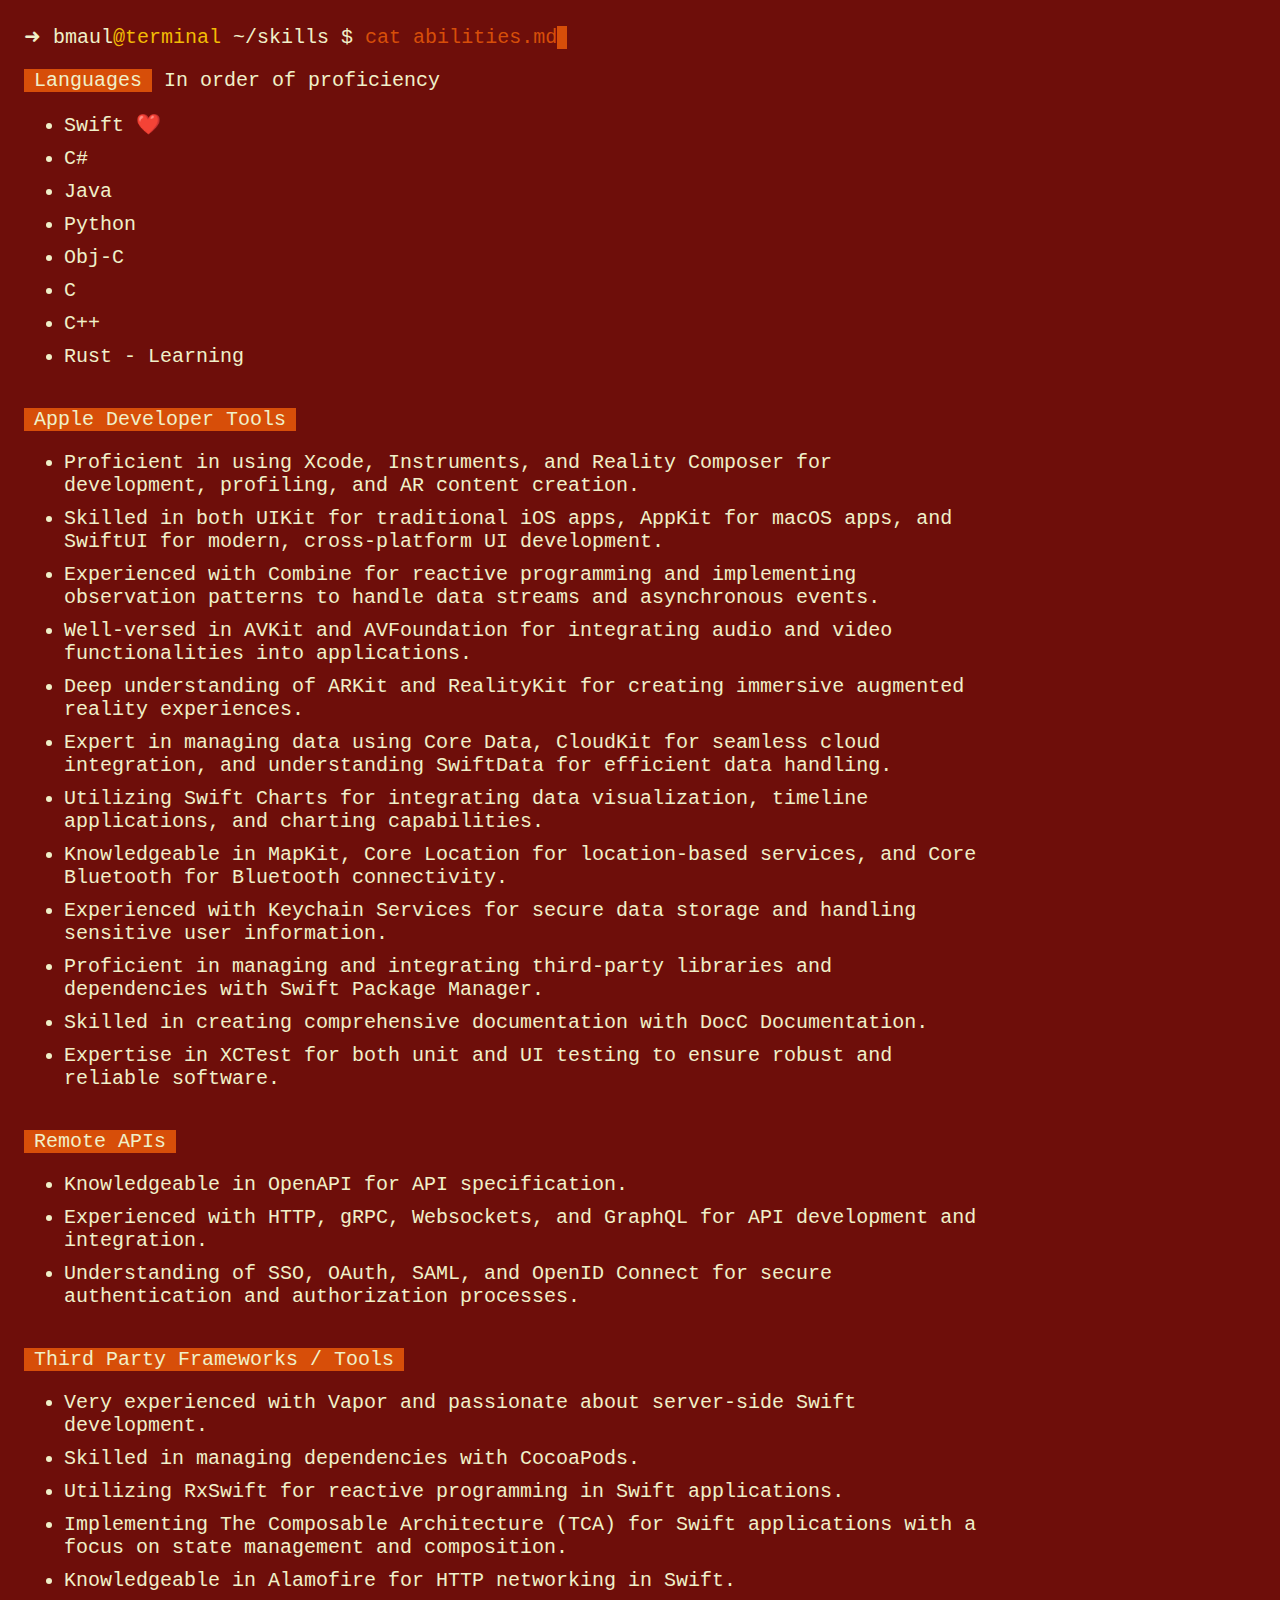
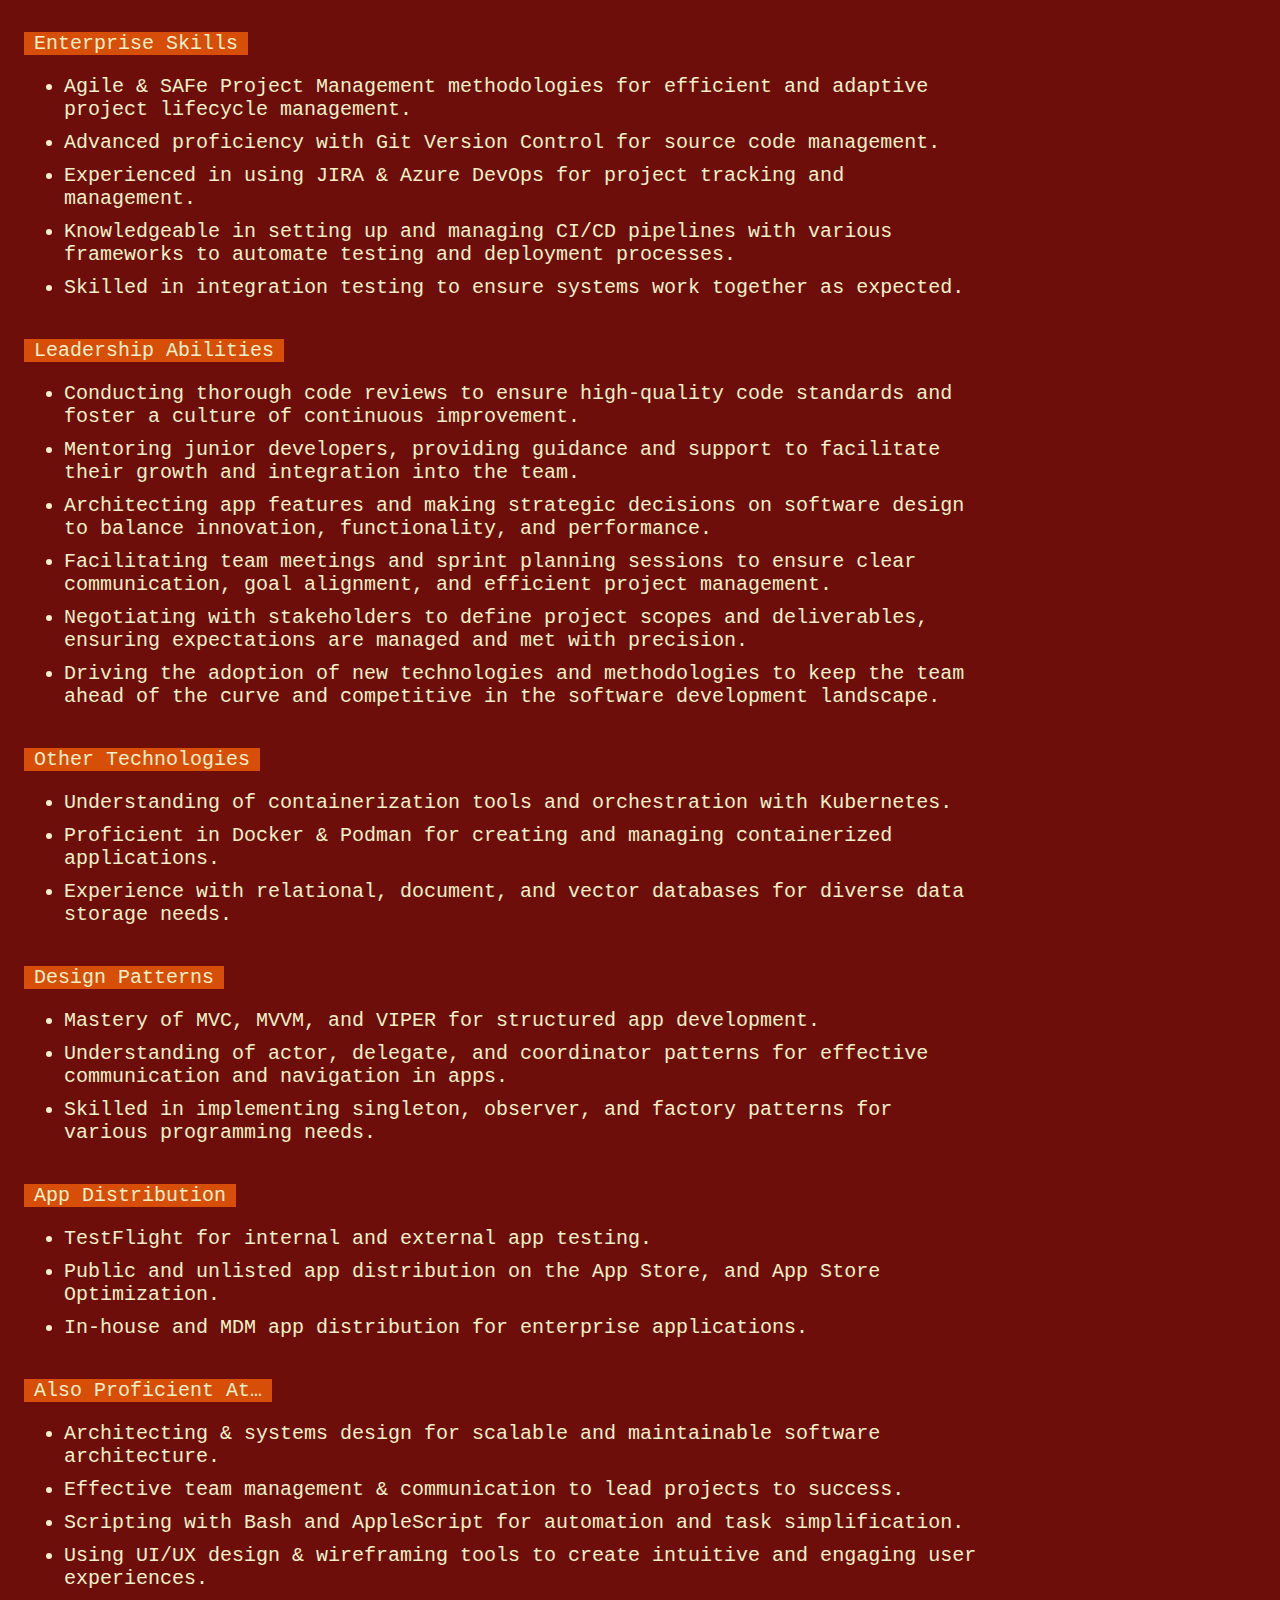
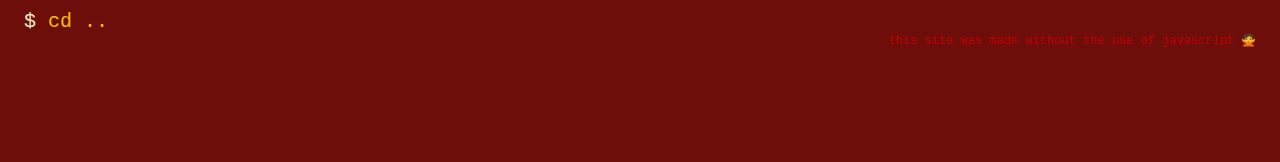
==== skills.html @ f2c8cd73 "Lol forgot about the snek lang" ====
<!DOCTYPE html>
<html lang="en">

<head>
    <meta charset="UTF-8">
    <title>Brandon Maul's Skills</title>
    <link rel="stylesheet" href="./main.css">
</head>

<body>
    <header>
        <span>➜ bmaul<a class="wikipedia" href="https://en.wikipedia.org/wiki/Buffalo_Central_Terminal"
                alt="buffalo central terminal" target="_blank">@terminal</a></span>
        <span>~/skills $</span>
        <div class="cli">cat abilities.md</div>
    </header>

    <div class="output">

        <!-- Languages -->
        <section>
            <h3>Languages</h3>
            In order of proficiency
            <ul>
                <li>Swift ❤️</li>
                <li>C#</li>
                <li>Java</li>
                <li>Python</li>
                <li>Obj-C</li>
                <li>C</li>
                <li>C++</li>
                <li>Rust - Learning</li>
            </ul>
        </section>

        <!-- Apple Developer Tools -->
        <section>
            <h3>Apple Developer Tools</h3>
            <ul>
                <li>Proficient in using Xcode, Instruments, and Reality Composer for development, profiling, and AR content creation.</li>
                <li>Skilled in both UIKit for traditional iOS apps, AppKit for macOS apps, and SwiftUI for modern, cross-platform UI development.</li>
                <li>Experienced with Combine for reactive programming and implementing observation patterns to handle data streams and asynchronous events.</li>
                <li>Well-versed in AVKit and AVFoundation for integrating audio and video functionalities into applications.</li>
                <li>Deep understanding of ARKit and RealityKit for creating immersive augmented reality experiences.</li>
                <li>Expert in managing data using Core Data, CloudKit for seamless cloud integration, and understanding SwiftData for efficient data handling.</li>
                <li>Utilizing Swift Charts for integrating data visualization, timeline applications, and charting capabilities.</li>
                <li>Knowledgeable in MapKit, Core Location for location-based services, and Core Bluetooth for Bluetooth connectivity.</li>
                <li>Experienced with Keychain Services for secure data storage and handling sensitive user information.</li>
                <li>Proficient in managing and integrating third-party libraries and dependencies with Swift Package Manager.</li>
                <li>Skilled in creating comprehensive documentation with DocC Documentation.</li>
                <li>Expertise in XCTest for both unit and UI testing to ensure robust and reliable software.</li>
            </ul>
        </section>

        <!-- Remote APIs -->
        <section>
            <h3>Remote APIs</h3>
            <ul>
                <li>Knowledgeable in OpenAPI for API specification.</li>
                <li>Experienced with HTTP, gRPC, Websockets, and GraphQL for API development and integration.</li>
                <li>Understanding of SSO, OAuth, SAML, and OpenID Connect for secure authentication and authorization processes.</li>
            </ul>
        </section>

        <!-- Third Party Frameworks / Tools -->
        <section>
            <h3>Third Party Frameworks / Tools</h3>
            <ul>
                <li>Very experienced with Vapor and passionate about server-side Swift development.</li>
                <li>Skilled in managing dependencies with CocoaPods.</li>
                <li>Utilizing RxSwift for reactive programming in Swift applications.</li>
                <li>Implementing The Composable Architecture (TCA) for Swift applications with a focus on state management and composition.</li>
                <li>Knowledgeable in Alamofire for HTTP networking in Swift.</li>
            </ul>
        </section>
        
        <!-- Enterprise Skills -->
        <section>
            <h3>Enterprise Skills</h3>
            <ul>
                <li>Agile & SAFe Project Management methodologies for efficient and adaptive project lifecycle management.</li>
                <li>Advanced proficiency with Git Version Control for source code management.</li>
                <li>Experienced in using JIRA & Azure DevOps for project tracking and management.</li>
                <li>Knowledgeable in setting up and managing CI/CD pipelines with various frameworks to automate testing and deployment processes.</li>
                <li>Skilled in integration testing to ensure systems work together as expected.</li>
            </ul>
        </section>

        <!-- Leadership Abilities -->
        <section class="skillset">
            <h3>Leadership Abilities</h3>
            <ul>
                <li>Conducting thorough code reviews to ensure high-quality code standards and foster a culture of continuous improvement.</li>
                <li>Mentoring junior developers, providing guidance and support to facilitate their growth and integration into the team.</li>
                <li>Architecting app features and making strategic decisions on software design to balance innovation, functionality, and performance.</li>
                <li>Facilitating team meetings and sprint planning sessions to ensure clear communication, goal alignment, and efficient project management.</li>
                <li>Negotiating with stakeholders to define project scopes and deliverables, ensuring expectations are managed and met with precision.</li>
                <li>Driving the adoption of new technologies and methodologies to keep the team ahead of the curve and competitive in the software development landscape.</li>
            </ul>
        </section>
        
        <!-- Other Technologies -->
        <section>
            <h3>Other Technologies</h3>
            <ul>
                <li>Understanding of containerization tools and orchestration with Kubernetes.</li>
                <li>Proficient in Docker & Podman for creating and managing containerized applications.</li>
                <li>Experience with relational, document, and vector databases for diverse data storage needs.</li>
            </ul>
        </section>

        <!-- Design Patterns -->
        <section>
            <h3>Design Patterns</h3>
            <ul>
                <li>Mastery of MVC, MVVM, and VIPER for structured app development.</li>
                <li>Understanding of actor, delegate, and coordinator patterns for effective communication and navigation in apps.</li>
                <li>Skilled in implementing singleton, observer, and factory patterns for various programming needs.</li>
            </ul>
        </section>

        <!-- App Distribution -->
        <section>
            <h3>App Distribution</h3>
            <ul>
                <li>TestFlight for internal and external app testing.</li>
                <li>Public and unlisted app distribution on the App Store, and App Store Optimization.</li>
                <li>In-house and MDM app distribution for enterprise applications.</li>
            </ul>
        </section>

        <!-- Also Proficient At… -->
        <section>
            <h3>Also Proficient At…</h3>
            <ul>
                <li>Architecting & systems design for scalable and maintainable software architecture.</li>
                <li>Effective team management & communication to lead projects to success.</li>
                <li>Scripting with Bash and AppleScript for automation and task simplification.</li>
                <li>Using UI/UX design & wireframing tools to create intuitive and engaging user experiences.</li>
            </ul>
        </section>
    </div>

    <div>
        <span>$</span>
        <span>
            <a href="index.html" alt="site root" target="_self">cd ..</a>
        </span>
    </div>

    <footer>
        this site was made without the use of javascript 🙅
    </footer>
</body>

</html>
---- main.css ----
:root {
  --primary-color:#be0000;
  --secondary-color:#F0F0C9;
  --teritary-color:#F2BB05;
  --quarternary-color:#D74E09;
  --quinary-color:#6E0E0A;
}

* {
  background: var(--quinary-color);
  font-family: 'SF Mono Regular', monospace;
  font-weight: 500;
}

li {
  margin: 10px 0;
}

a.photo::after {
  content: "";
  display: block;
  opacity: 0;
  transition: opacity 0.2s ease-in-out;
  position: fixed;
  left: 50%;
  top: 50%;
  width: 640px;
  height: 360px;
  max-width: 90vw;
  max-height: 90vh;
  background-image: url(prodigy.jpeg);
  background-size: cover;
  background-repeat: no-repeat;
  transform: translate(-50%, -50%);
  border-radius: 20px;
  visibility: hidden;
}

a.photo:hover::after {
  opacity: 1;
  visibility: visible;
}

@media (hover: none) and (pointer: coarse) {
  a.photo::after {
    display: none;
  }
}

body {
  min-height: 95vh;
  padding: 1rem;
  display: flex;
  flex-direction: column;
  font-size: 1rem;
  color: var(--secondary-color);
}

h3 {
  display: inline-block;
  font-size: inherit;
  padding: 0 0.5em;
  margin-bottom: 0;
  background-color: var(--quarternary-color);
  color: var(--secondary-color);
}

a {
  color: var(--teritary-color);
  text-decoration: none;
}

footer {
  color: var(--primary-color);
  margin-top: auto;
  font-size: .75rem;
  text-align: right;
}

.wikipedia:hover {
  color: #ffffff
}

.github:hover {
  background: linear-gradient(180deg, #f5f5f5, #6f6f6f); /* Define your gradient here */
  -webkit-background-clip: text;
  background-clip: text;
  color: transparent;
}

.linkedin:hover {
  color: #0077b5
}

.youtube:hover {
  color: #ff0000;
}

.mastodon:hover {
  color: #772ce8;
}

.stack-overflow:hover {
  color: #ff9900;
}

.swift-forums:hover {
  color: #ff5723
}


.output {
  width: 100%;
  max-width: 80ch;
  animation: fade 5s;
}

.cli {
  display: inline-block;
  width: 16ch;
  animation: typing 2s steps(20), blink .5s step-end infinite alternate;
  white-space: nowrap;
  overflow: hidden;
  vertical-align: text-bottom; 
  border-right: 10px solid var(--quarternary-color);
  color: var(--quarternary-color);
}

/* animation */

@keyframes fade {
  0% {
    opacity: 0
  }

  50% {
    opacity: 0;
  }

  100% {
    opacity: 1;
  }
}

@keyframes typing {
  0% {
    width: 0;
  }

  100% {
    width: 1;
  }
}

@keyframes blink {
  50% {
    border-color: transparent;
  }
}

/* dynamic resizing */
@media (min-width:600px) {
  body {
    font-size: 1.25rem;
  }
}
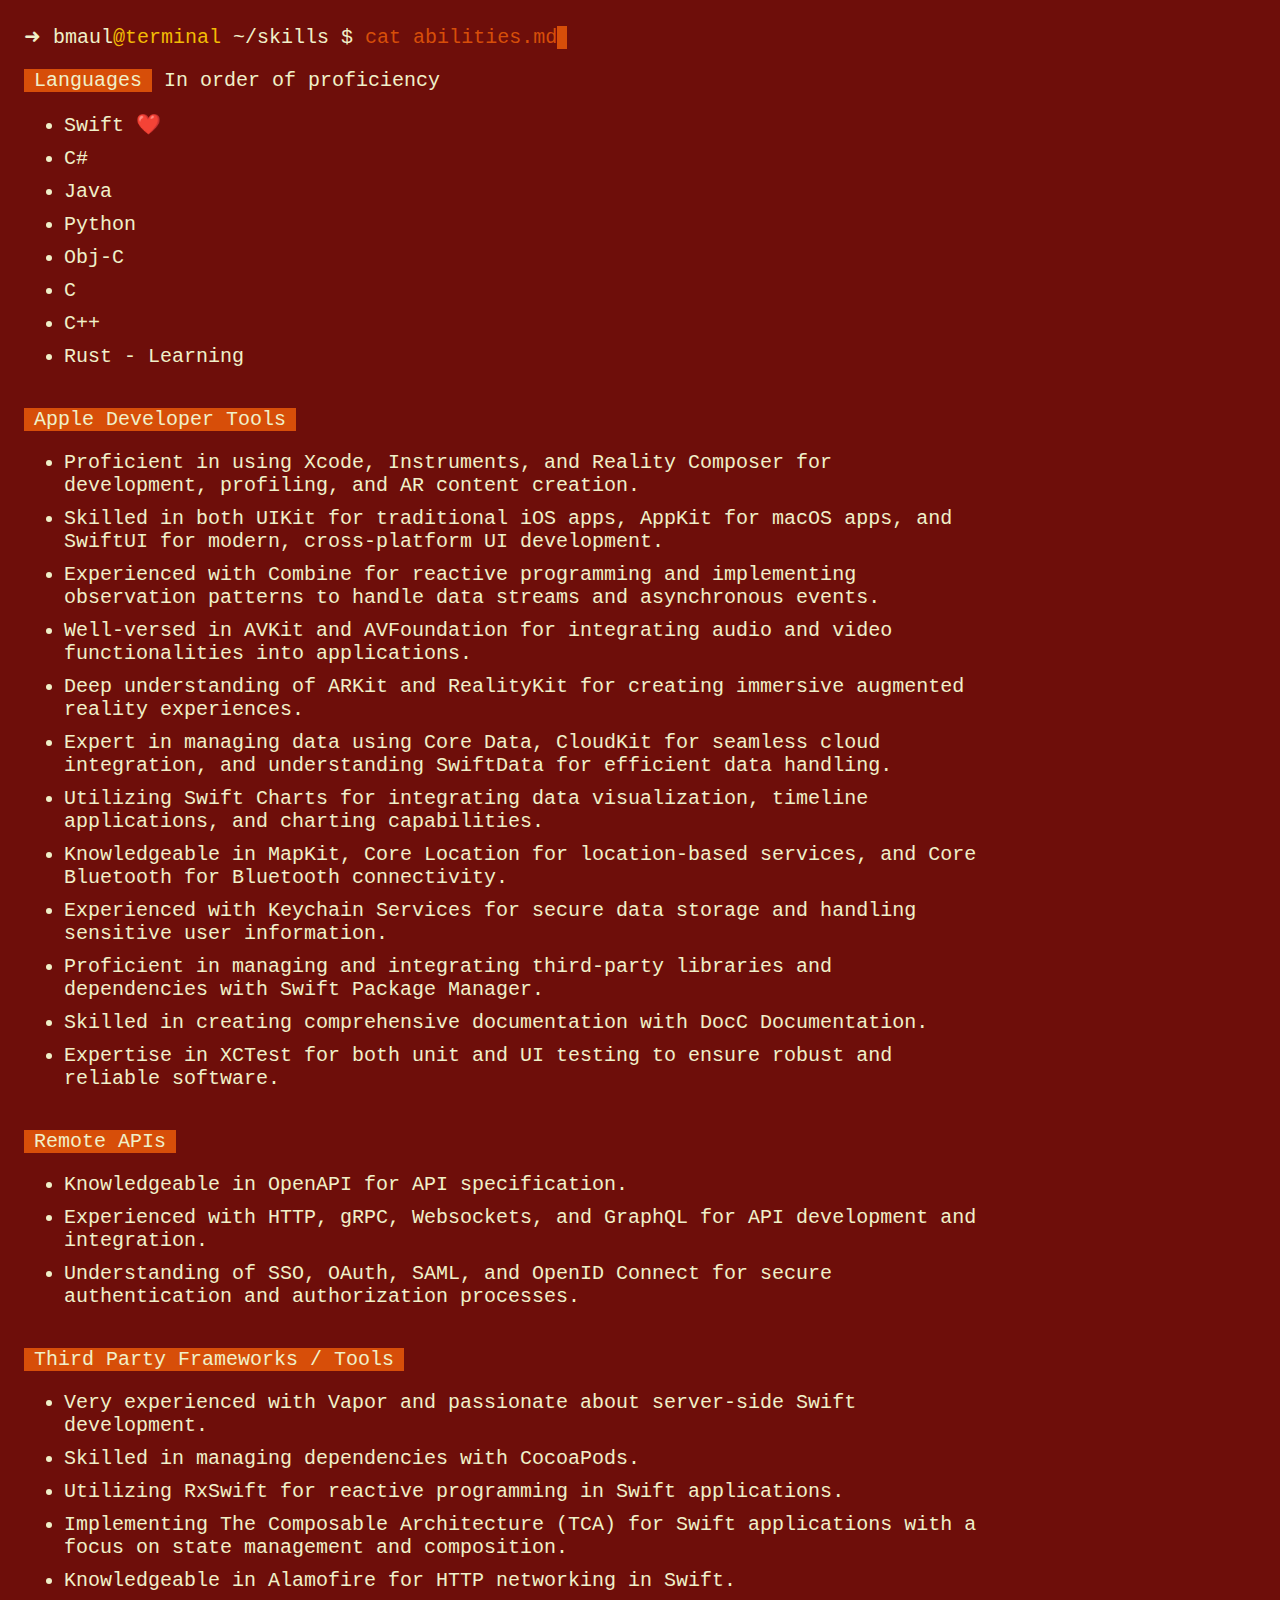
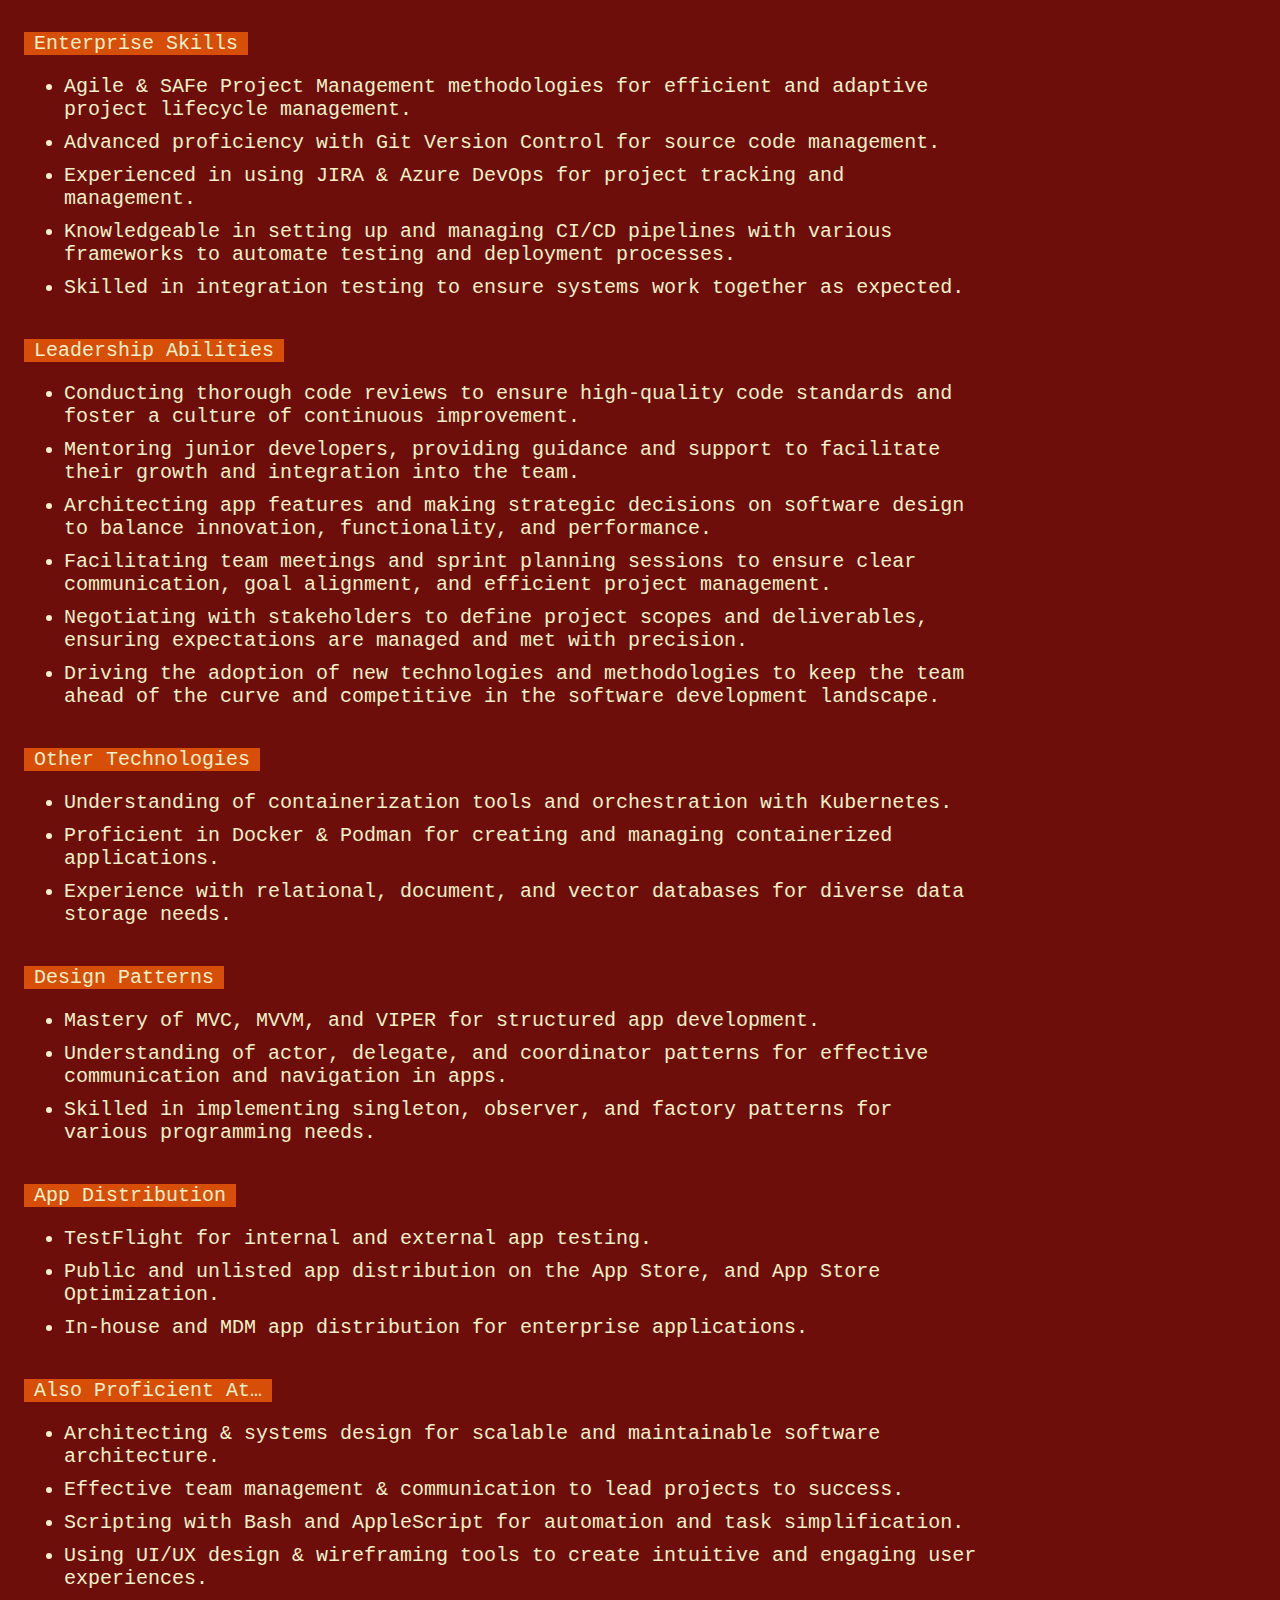
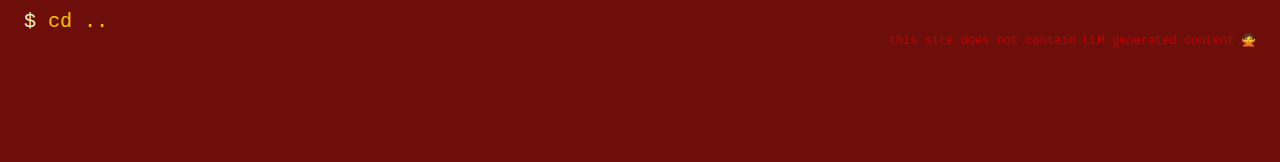
==== commit 68ed1fce: "Update skills.html" ====
--- a/skills.html
+++ b/skills.html
@@ -149,8 +149,8 @@
     </div>
 
     <footer>
-        this site was made without the use of javascript 🙅
+        this site does not contain LLM generated content 🙅
     </footer>
 </body>
 
-</html>+</html>
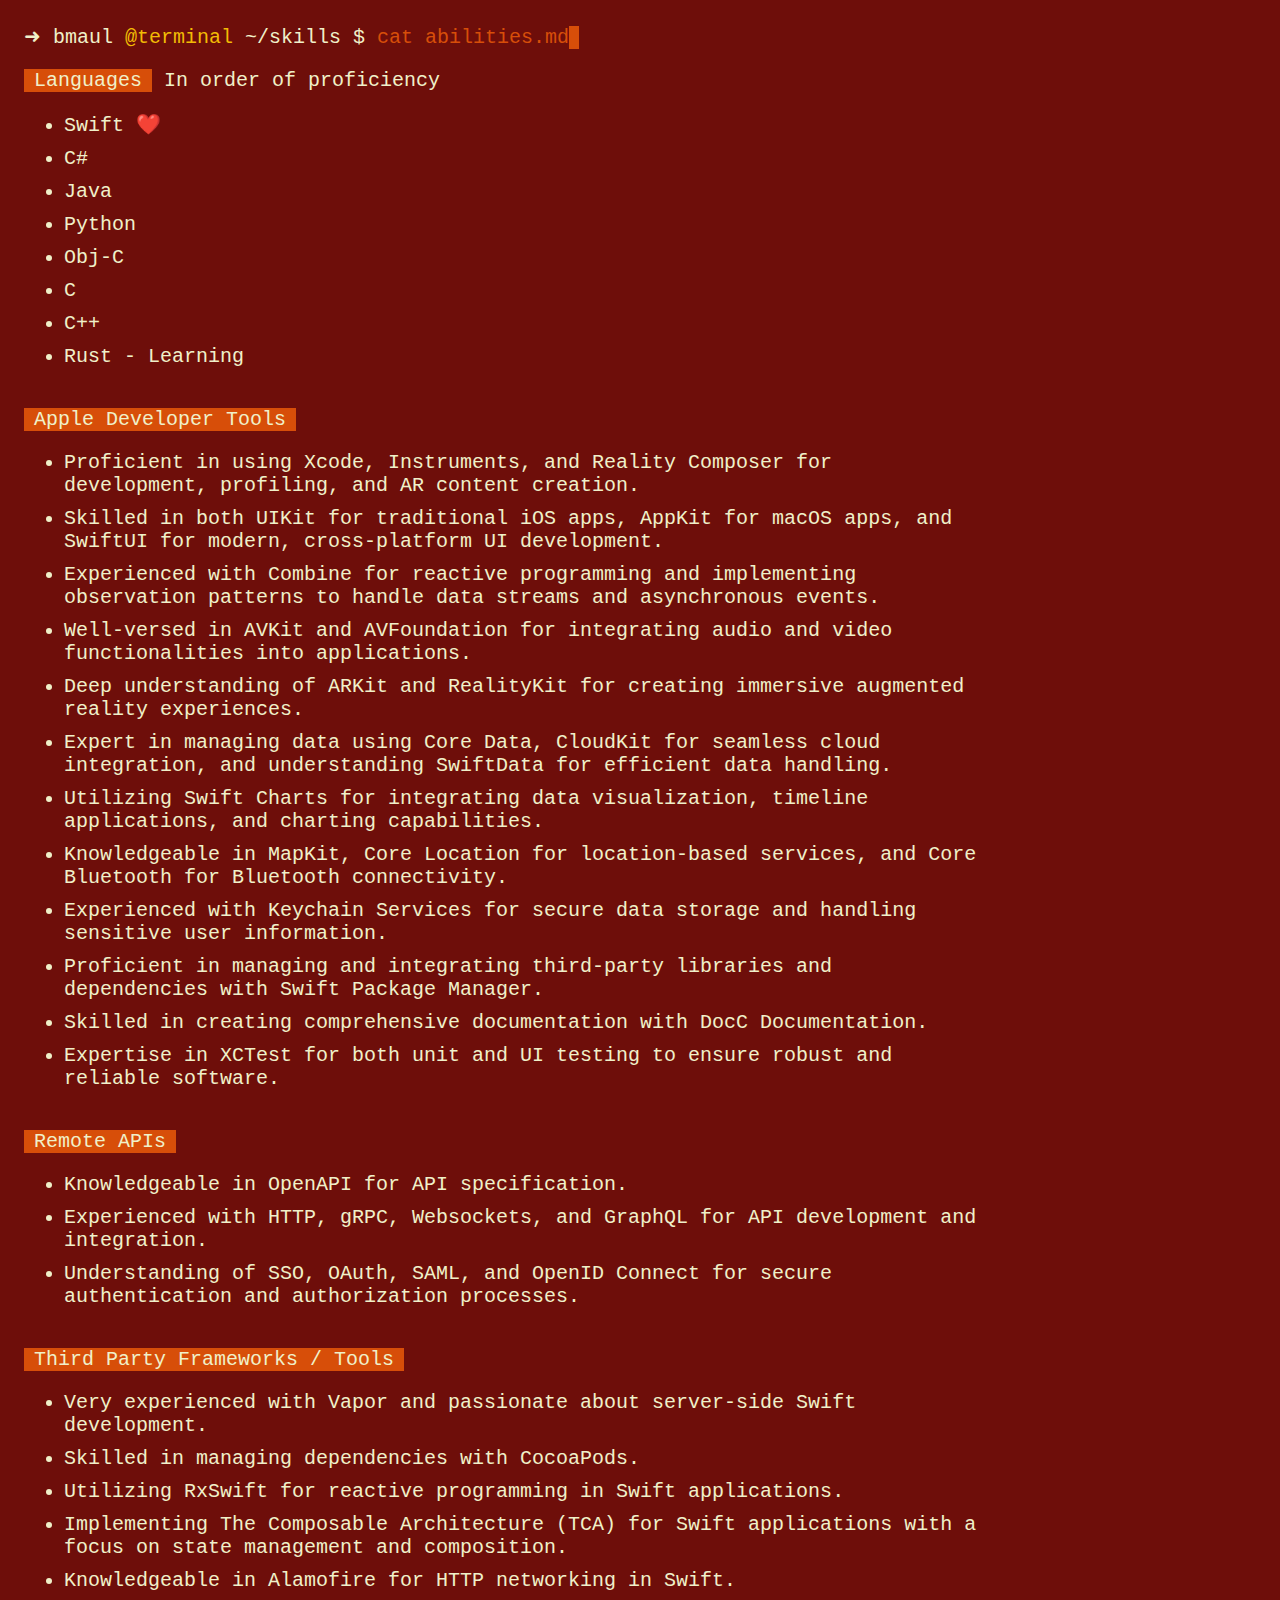
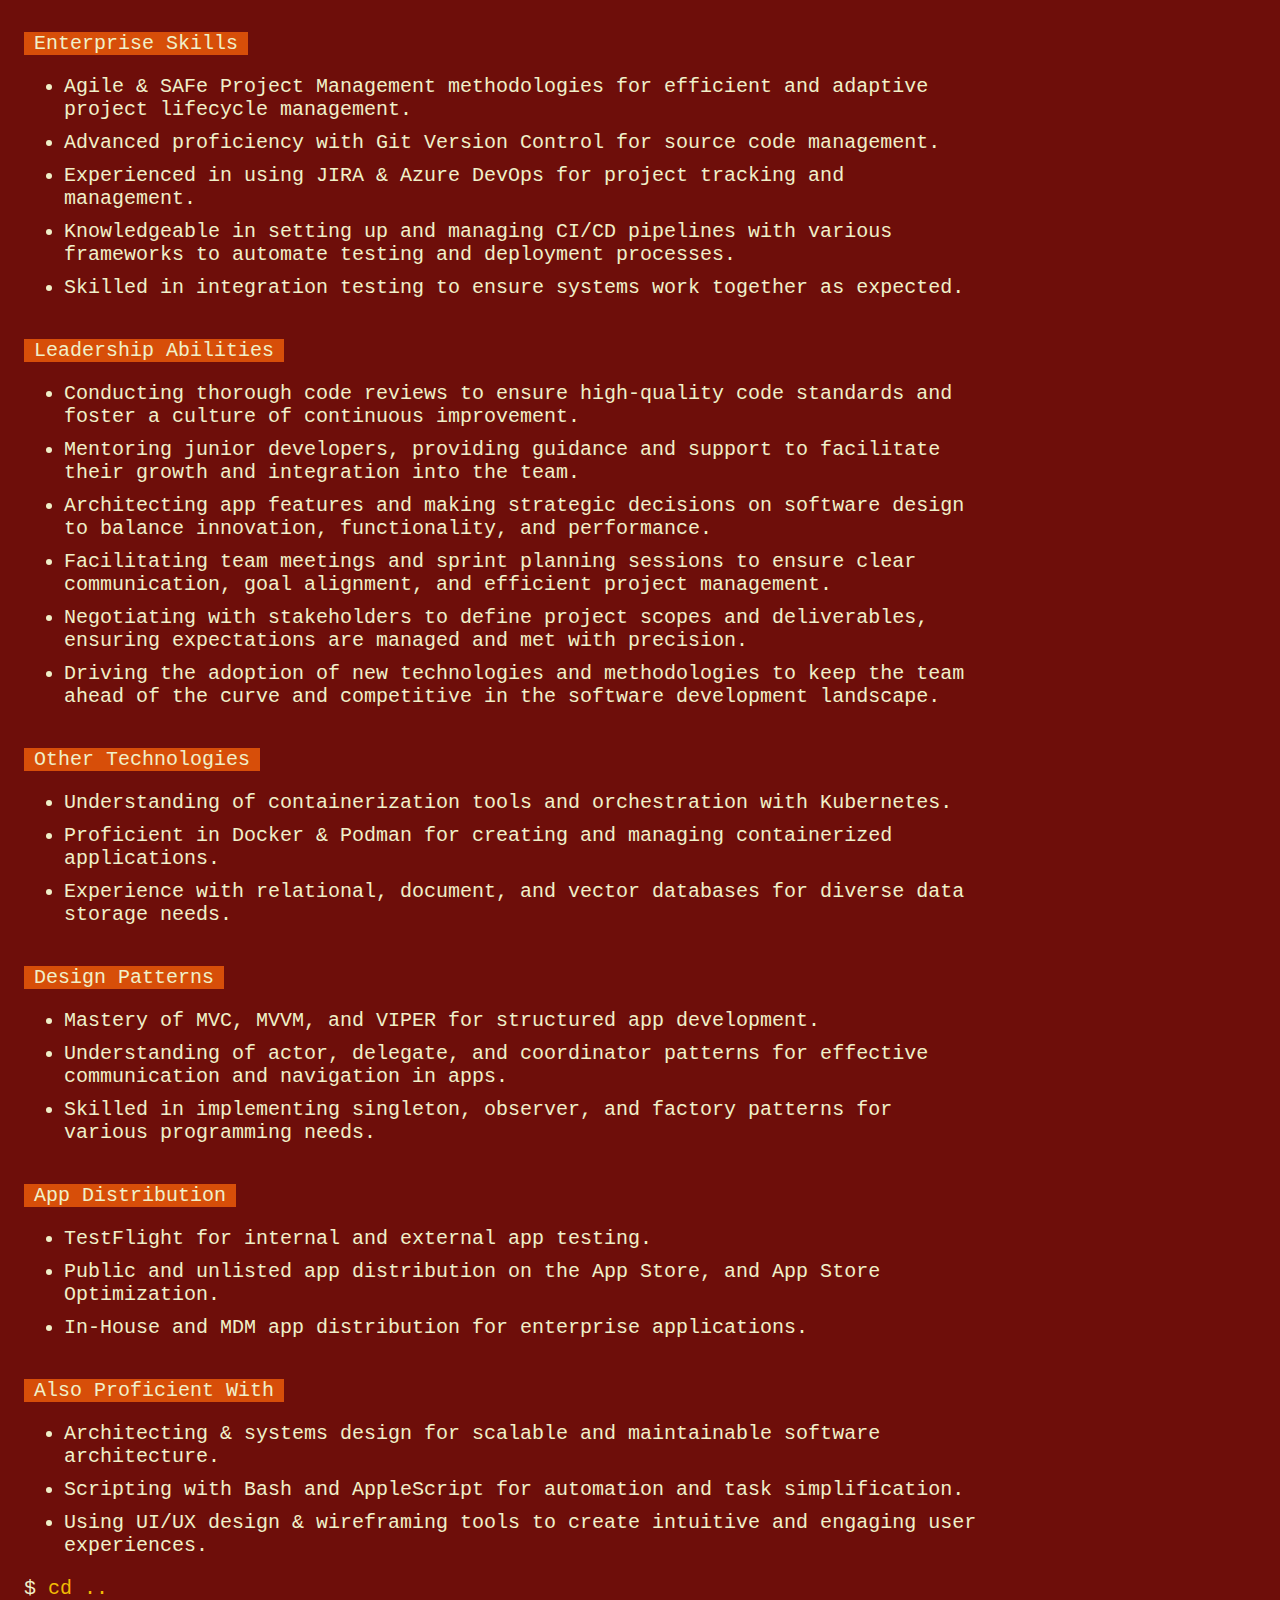
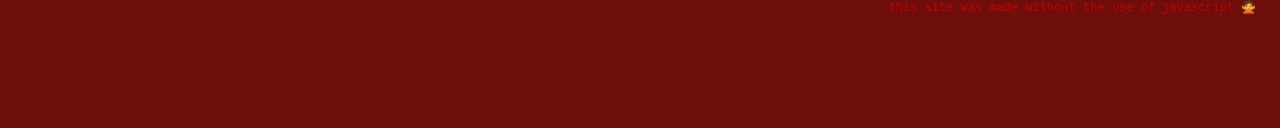
==== commit 89e819a7: "file renaming" ====
--- a/skills.html
+++ b/skills.html
@@ -9,12 +9,15 @@
 
 <body>
     <header>
-        <span>➜ bmaul<a class="wikipedia" href="https://en.wikipedia.org/wiki/Buffalo_Central_Terminal"
-                alt="buffalo central terminal" target="_blank">@terminal</a></span>
+        <span>➜ bmaul
+            <a class="wikipedia" href="https://en.wikipedia.org/wiki/Buffalo_Central_Terminal" alt="buffalo central terminal" target="_blank">
+                @terminal
+            </a>
+        </span>
         <span>~/skills $</span>
         <div class="cli">cat abilities.md</div>
     </header>
-
+ 
     <div class="output">
 
         <!-- Languages -->
@@ -125,16 +128,15 @@
             <ul>
                 <li>TestFlight for internal and external app testing.</li>
                 <li>Public and unlisted app distribution on the App Store, and App Store Optimization.</li>
-                <li>In-house and MDM app distribution for enterprise applications.</li>
+                <li>In-House and MDM app distribution for enterprise applications.</li>
             </ul>
         </section>
 
-        <!-- Also Proficient At… -->
+        <!-- Also Proficient With-->
         <section>
-            <h3>Also Proficient At…</h3>
+            <h3>Also Proficient With</h3>
             <ul>
                 <li>Architecting & systems design for scalable and maintainable software architecture.</li>
-                <li>Effective team management & communication to lead projects to success.</li>
                 <li>Scripting with Bash and AppleScript for automation and task simplification.</li>
                 <li>Using UI/UX design & wireframing tools to create intuitive and engaging user experiences.</li>
             </ul>
@@ -149,8 +151,8 @@
     </div>
 
     <footer>
-        this site does not contain LLM generated content 🙅
+        this site was made without the use of javascript 🙅
     </footer>
 </body>
 
-</html>
+</html>--- a/main.css
+++ b/main.css
@@ -1,4 +1,3 @@
-
 :root {
   --primary-color:#be0000;
   --secondary-color:#F0F0C9;
@@ -29,7 +28,7 @@
   height: 360px;
   max-width: 90vw;
   max-height: 90vh;
-  background-image: url(prodigy.jpeg);
+  background-image: url(jr-dev.jpeg);
   background-size: cover;
   background-repeat: no-repeat;
   transform: translate(-50%, -50%);
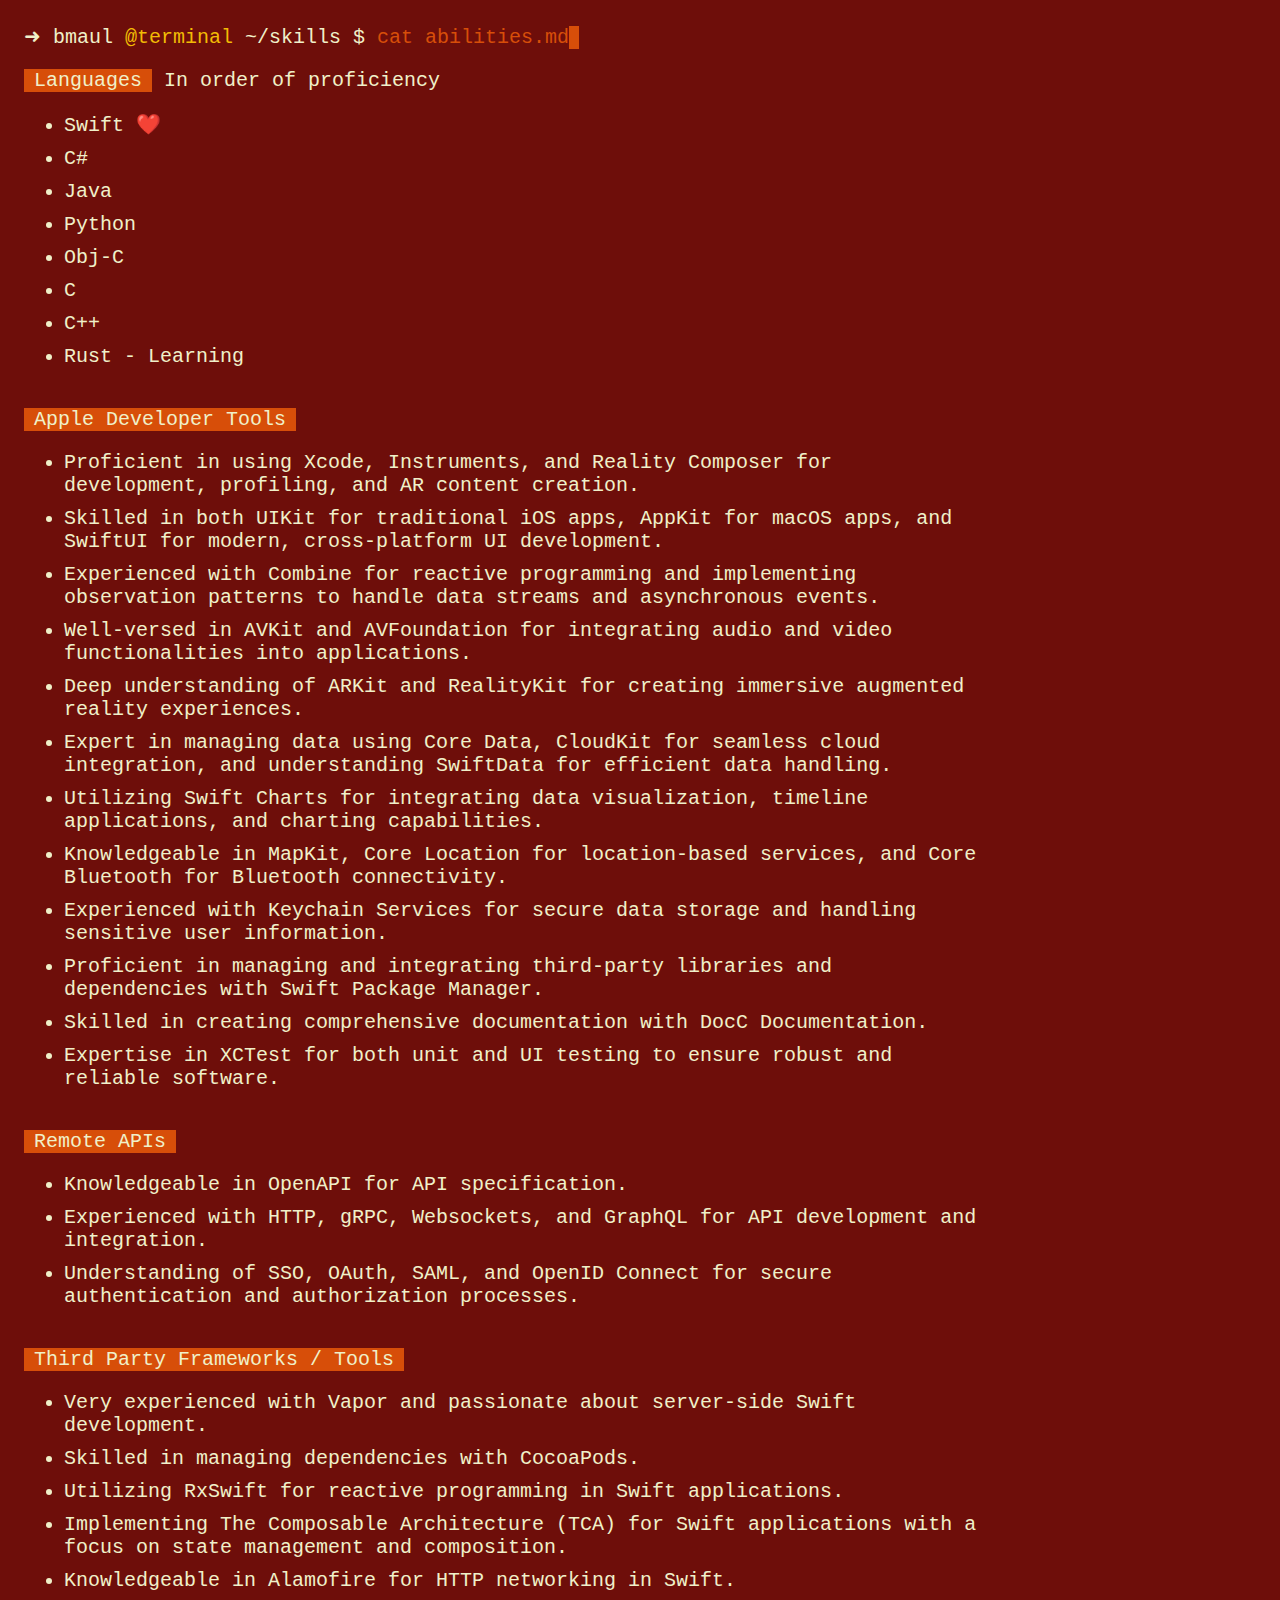
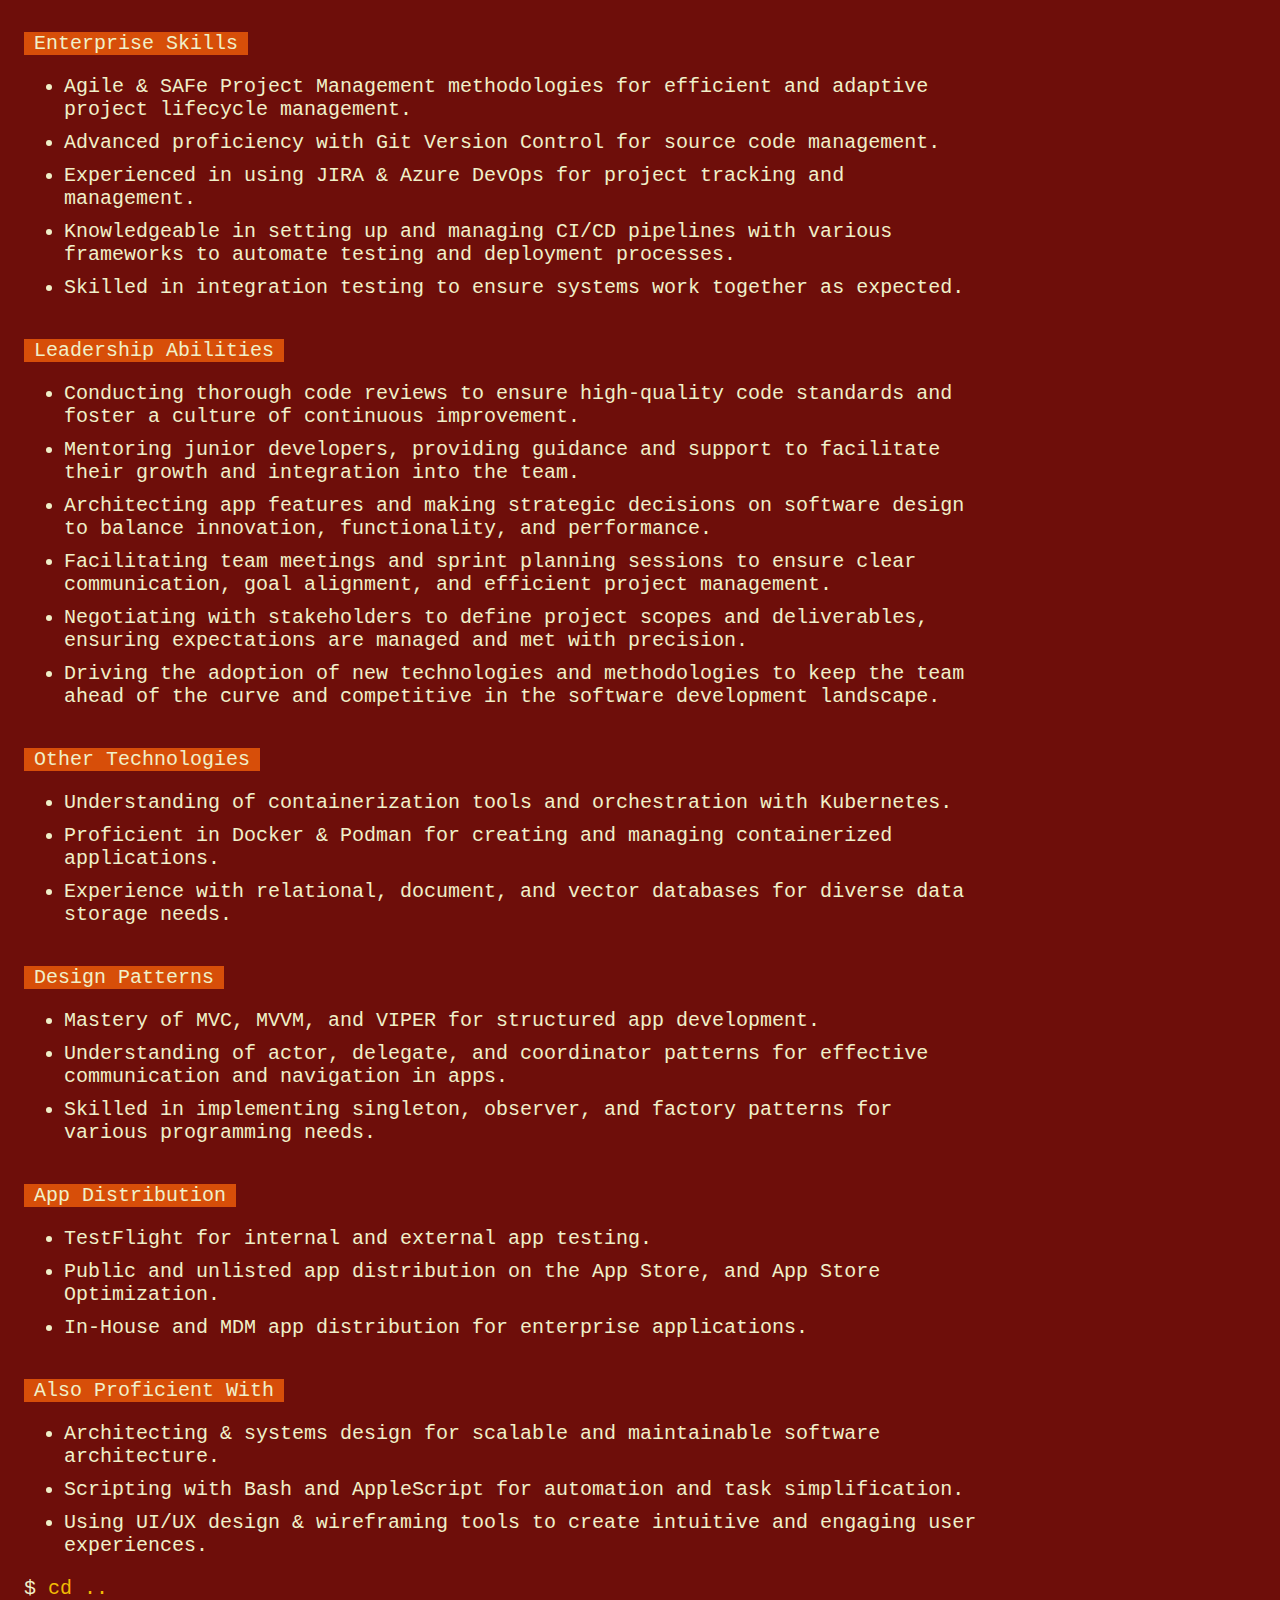
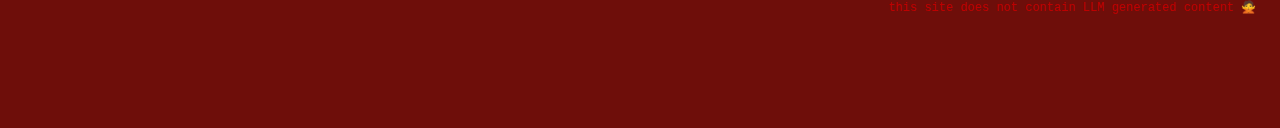
==== commit 5e6a60ee: "Merge branch 'master' of https://github.com/brandonmaul/brandonmaul.github.io" ====
--- a/skills.html
+++ b/skills.html
@@ -151,8 +151,8 @@
     </div>
 
     <footer>
-        this site was made without the use of javascript 🙅
+        this site does not contain LLM generated content 🙅
     </footer>
 </body>
 
-</html>+</html>
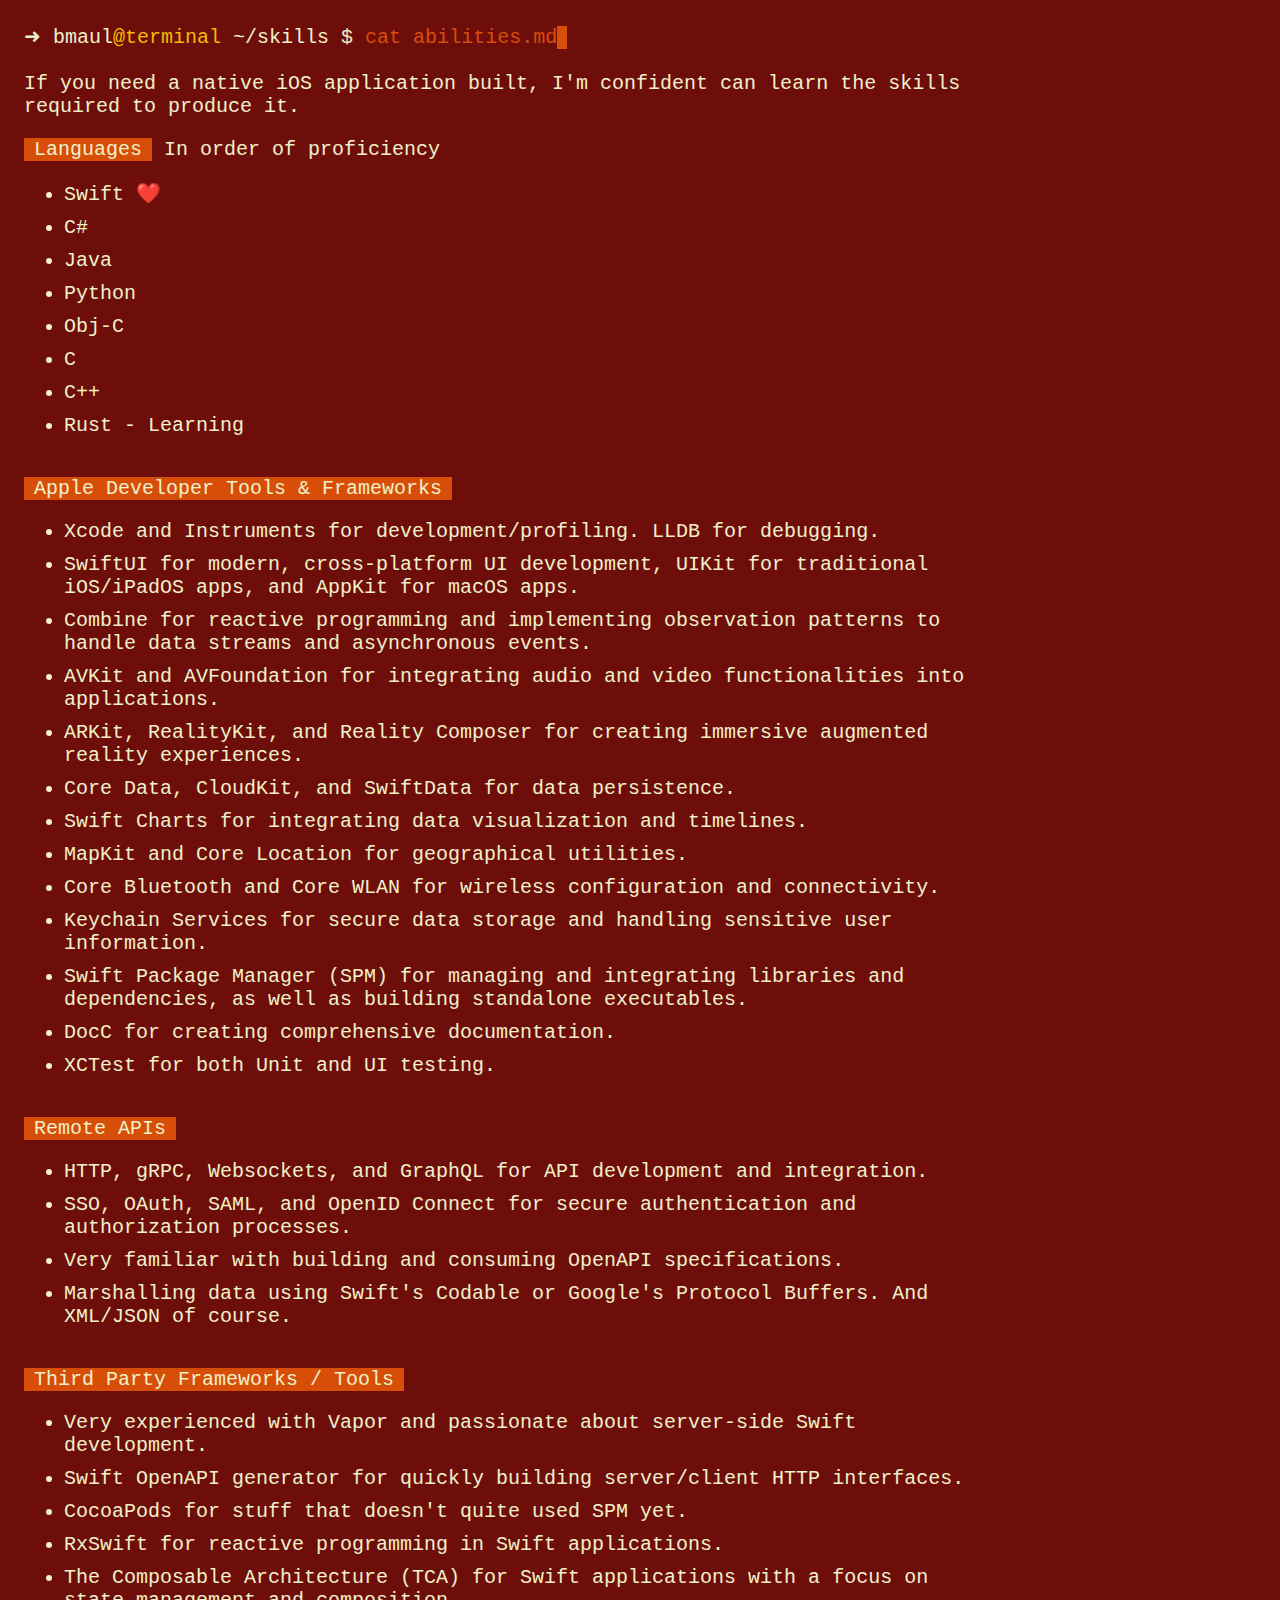
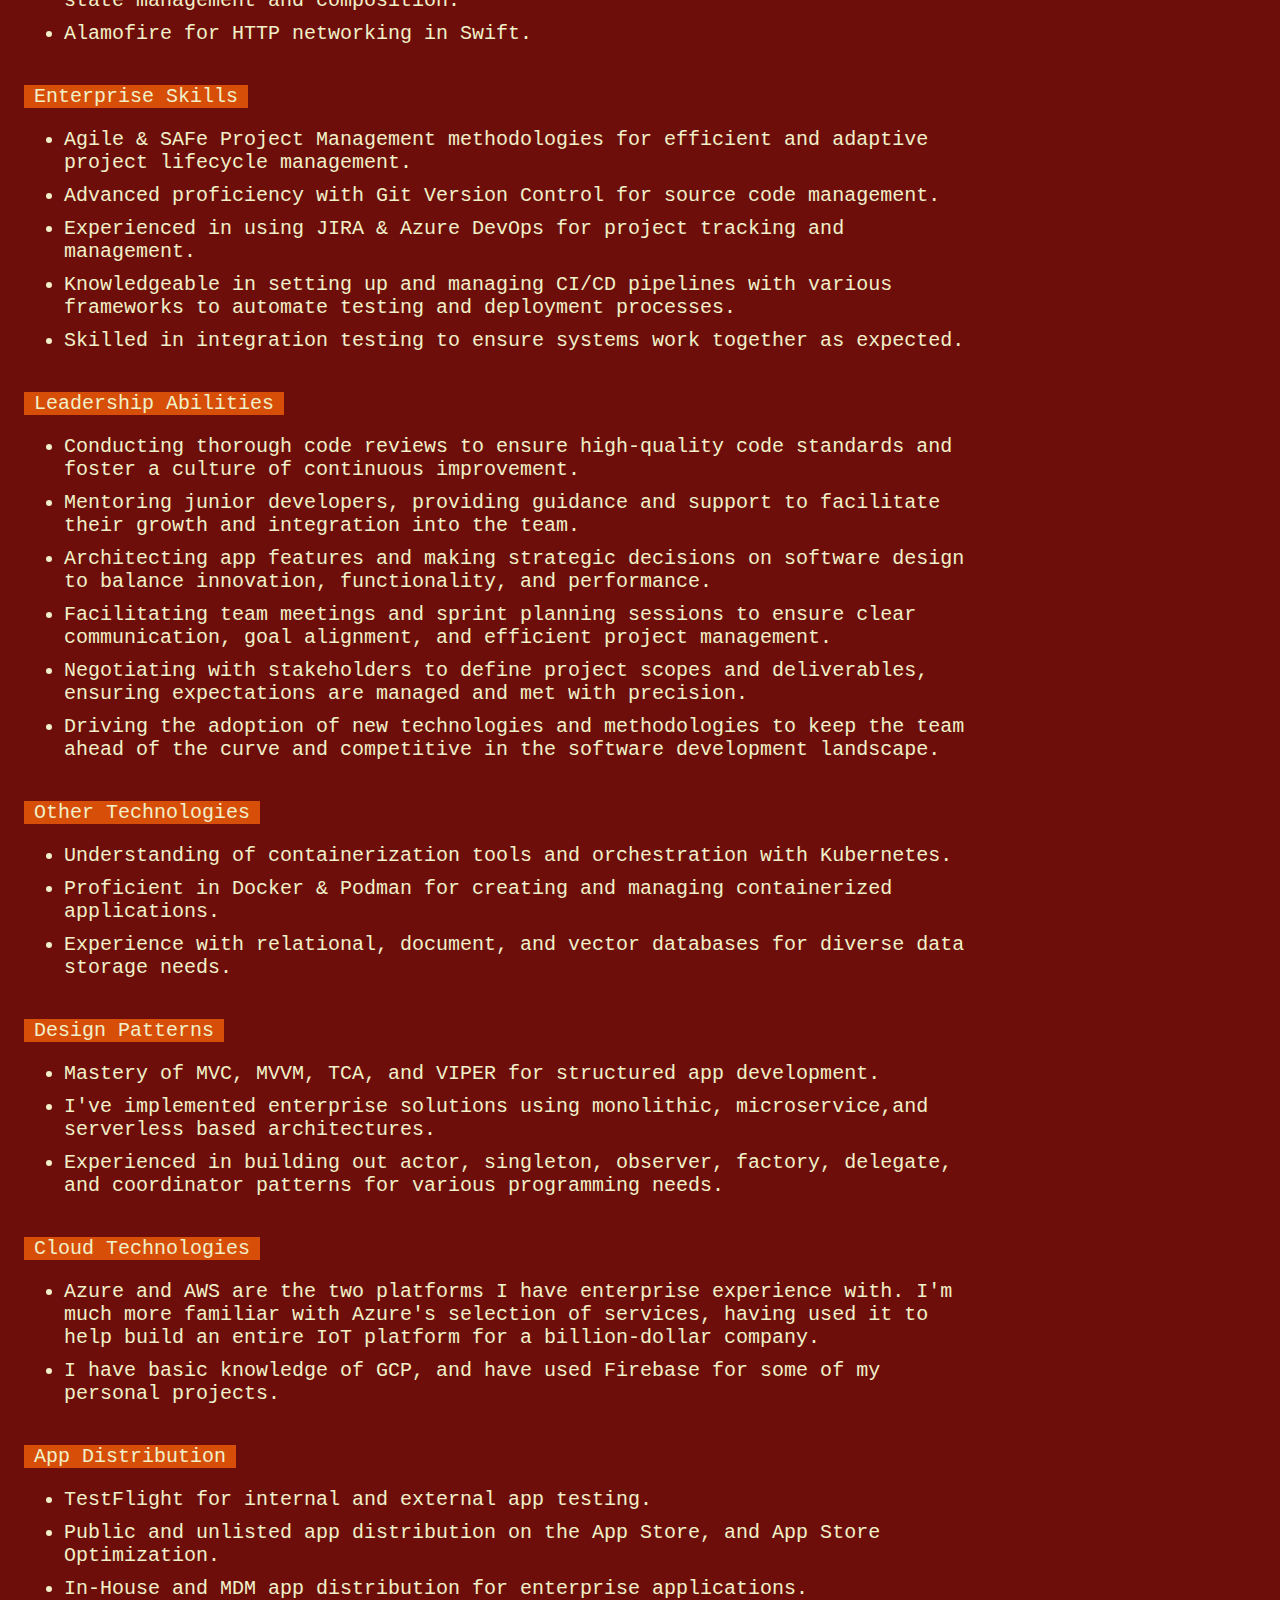
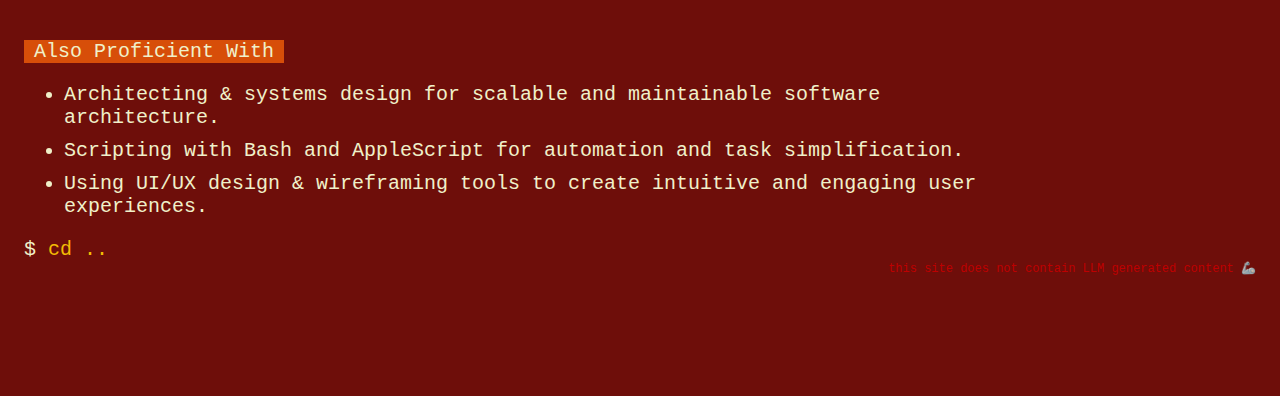
==== commit 63322f62: "changed up a lot of wording" ====
--- a/skills.html
+++ b/skills.html
@@ -9,17 +9,18 @@
 
 <body>
     <header>
-        <span>➜ bmaul
-            <a class="wikipedia" href="https://en.wikipedia.org/wiki/Buffalo_Central_Terminal" alt="buffalo central terminal" target="_blank">
-                @terminal
-            </a>
-        </span>
+        <span>➜ bmaul<a class="wikipedia" href="https://en.wikipedia.org/wiki/Buffalo_Central_Terminal" alt="buffalo central terminal" target="_blank">@terminal</a></span>
         <span>~/skills $</span>
         <div class="cli">cat abilities.md</div>
     </header>
  
     <div class="output">
-
+        <section>
+            <br>
+            <div>
+                If you need a native iOS application built, I'm confident can learn the skills required to produce it.
+            </div>
+        </section>
         <!-- Languages -->
         <section>
             <h3>Languages</h3>
@@ -38,20 +39,21 @@
 
         <!-- Apple Developer Tools -->
         <section>
-            <h3>Apple Developer Tools</h3>
+            <h3>Apple Developer Tools & Frameworks</h3>
             <ul>
-                <li>Proficient in using Xcode, Instruments, and Reality Composer for development, profiling, and AR content creation.</li>
-                <li>Skilled in both UIKit for traditional iOS apps, AppKit for macOS apps, and SwiftUI for modern, cross-platform UI development.</li>
-                <li>Experienced with Combine for reactive programming and implementing observation patterns to handle data streams and asynchronous events.</li>
-                <li>Well-versed in AVKit and AVFoundation for integrating audio and video functionalities into applications.</li>
-                <li>Deep understanding of ARKit and RealityKit for creating immersive augmented reality experiences.</li>
-                <li>Expert in managing data using Core Data, CloudKit for seamless cloud integration, and understanding SwiftData for efficient data handling.</li>
-                <li>Utilizing Swift Charts for integrating data visualization, timeline applications, and charting capabilities.</li>
-                <li>Knowledgeable in MapKit, Core Location for location-based services, and Core Bluetooth for Bluetooth connectivity.</li>
-                <li>Experienced with Keychain Services for secure data storage and handling sensitive user information.</li>
-                <li>Proficient in managing and integrating third-party libraries and dependencies with Swift Package Manager.</li>
-                <li>Skilled in creating comprehensive documentation with DocC Documentation.</li>
-                <li>Expertise in XCTest for both unit and UI testing to ensure robust and reliable software.</li>
+                <li>Xcode and Instruments for development/profiling. LLDB for debugging.</li>
+                <li>SwiftUI for modern, cross-platform UI development, UIKit for traditional iOS/iPadOS apps, and AppKit for macOS apps.</li>
+                <li>Combine for reactive programming and implementing observation patterns to handle data streams and asynchronous events.</li>
+                <li>AVKit and AVFoundation for integrating audio and video functionalities into applications.</li>
+                <li>ARKit, RealityKit, and Reality Composer for creating immersive augmented reality experiences.</li>
+                <li>Core Data, CloudKit, and SwiftData for data persistence.</li>
+                <li>Swift Charts for integrating data visualization and timelines.</li>
+                <li>MapKit and Core Location for geographical utilities.</li>
+                <li>Core Bluetooth and Core WLAN for wireless configuration and connectivity.</li>
+                <li>Keychain Services for secure data storage and handling sensitive user information.</li>
+                <li>Swift Package Manager (SPM) for managing and integrating libraries and dependencies, as well as building standalone executables.</li>
+                <li>DocC for creating comprehensive documentation.</li>
+                <li>XCTest for both Unit and UI testing.</li>
             </ul>
         </section>
 
@@ -59,9 +61,10 @@
         <section>
             <h3>Remote APIs</h3>
             <ul>
-                <li>Knowledgeable in OpenAPI for API specification.</li>
-                <li>Experienced with HTTP, gRPC, Websockets, and GraphQL for API development and integration.</li>
-                <li>Understanding of SSO, OAuth, SAML, and OpenID Connect for secure authentication and authorization processes.</li>
+                <li>HTTP, gRPC, Websockets, and GraphQL for API development and integration.</li>
+                <li>SSO, OAuth, SAML, and OpenID Connect for secure authentication and authorization processes.</li>
+                <li>Very familiar with building and consuming OpenAPI specifications.</li>
+                <li>Marshalling data using Swift's Codable or Google's Protocol Buffers. And XML/JSON of course.</li>
             </ul>
         </section>
 
@@ -70,10 +73,11 @@
             <h3>Third Party Frameworks / Tools</h3>
             <ul>
                 <li>Very experienced with Vapor and passionate about server-side Swift development.</li>
-                <li>Skilled in managing dependencies with CocoaPods.</li>
-                <li>Utilizing RxSwift for reactive programming in Swift applications.</li>
-                <li>Implementing The Composable Architecture (TCA) for Swift applications with a focus on state management and composition.</li>
-                <li>Knowledgeable in Alamofire for HTTP networking in Swift.</li>
+                <li>Swift OpenAPI generator for quickly building server/client HTTP interfaces.</li>
+                <li>CocoaPods for stuff that doesn't quite used SPM yet.</li>
+                <li>RxSwift for reactive programming in Swift applications.</li>
+                <li>The Composable Architecture (TCA) for Swift applications with a focus on state management and composition.</li>
+                <li>Alamofire for HTTP networking in Swift.</li>
             </ul>
         </section>
         
@@ -116,9 +120,18 @@
         <section>
             <h3>Design Patterns</h3>
             <ul>
-                <li>Mastery of MVC, MVVM, and VIPER for structured app development.</li>
-                <li>Understanding of actor, delegate, and coordinator patterns for effective communication and navigation in apps.</li>
-                <li>Skilled in implementing singleton, observer, and factory patterns for various programming needs.</li>
+                <li>Mastery of MVC, MVVM, TCA, and VIPER for structured app development.</li>
+                <li>I've implemented enterprise solutions using monolithic, microservice,and serverless based architectures.</li>
+                <li>Experienced in building out actor, singleton, observer, factory, delegate, and coordinator patterns for various programming needs.</li>
+            </ul>
+        </section>
+
+        <!-- Cloud Technologies -->
+        <section>
+            <h3>Cloud Technologies</h3>
+            <ul>
+                <li>Azure and AWS are the two platforms I have enterprise experience with. I'm much more familiar with Azure's selection of services, having used it to help build an entire IoT platform for a billion-dollar company.</li>
+                <li>I have basic knowledge of GCP, and have used Firebase for some of my personal projects.</li>
             </ul>
         </section>
 
@@ -151,7 +164,7 @@
     </div>
 
     <footer>
-        this site does not contain LLM generated content 🙅
+        this site does not contain LLM generated content 🦾
     </footer>
 </body>
 
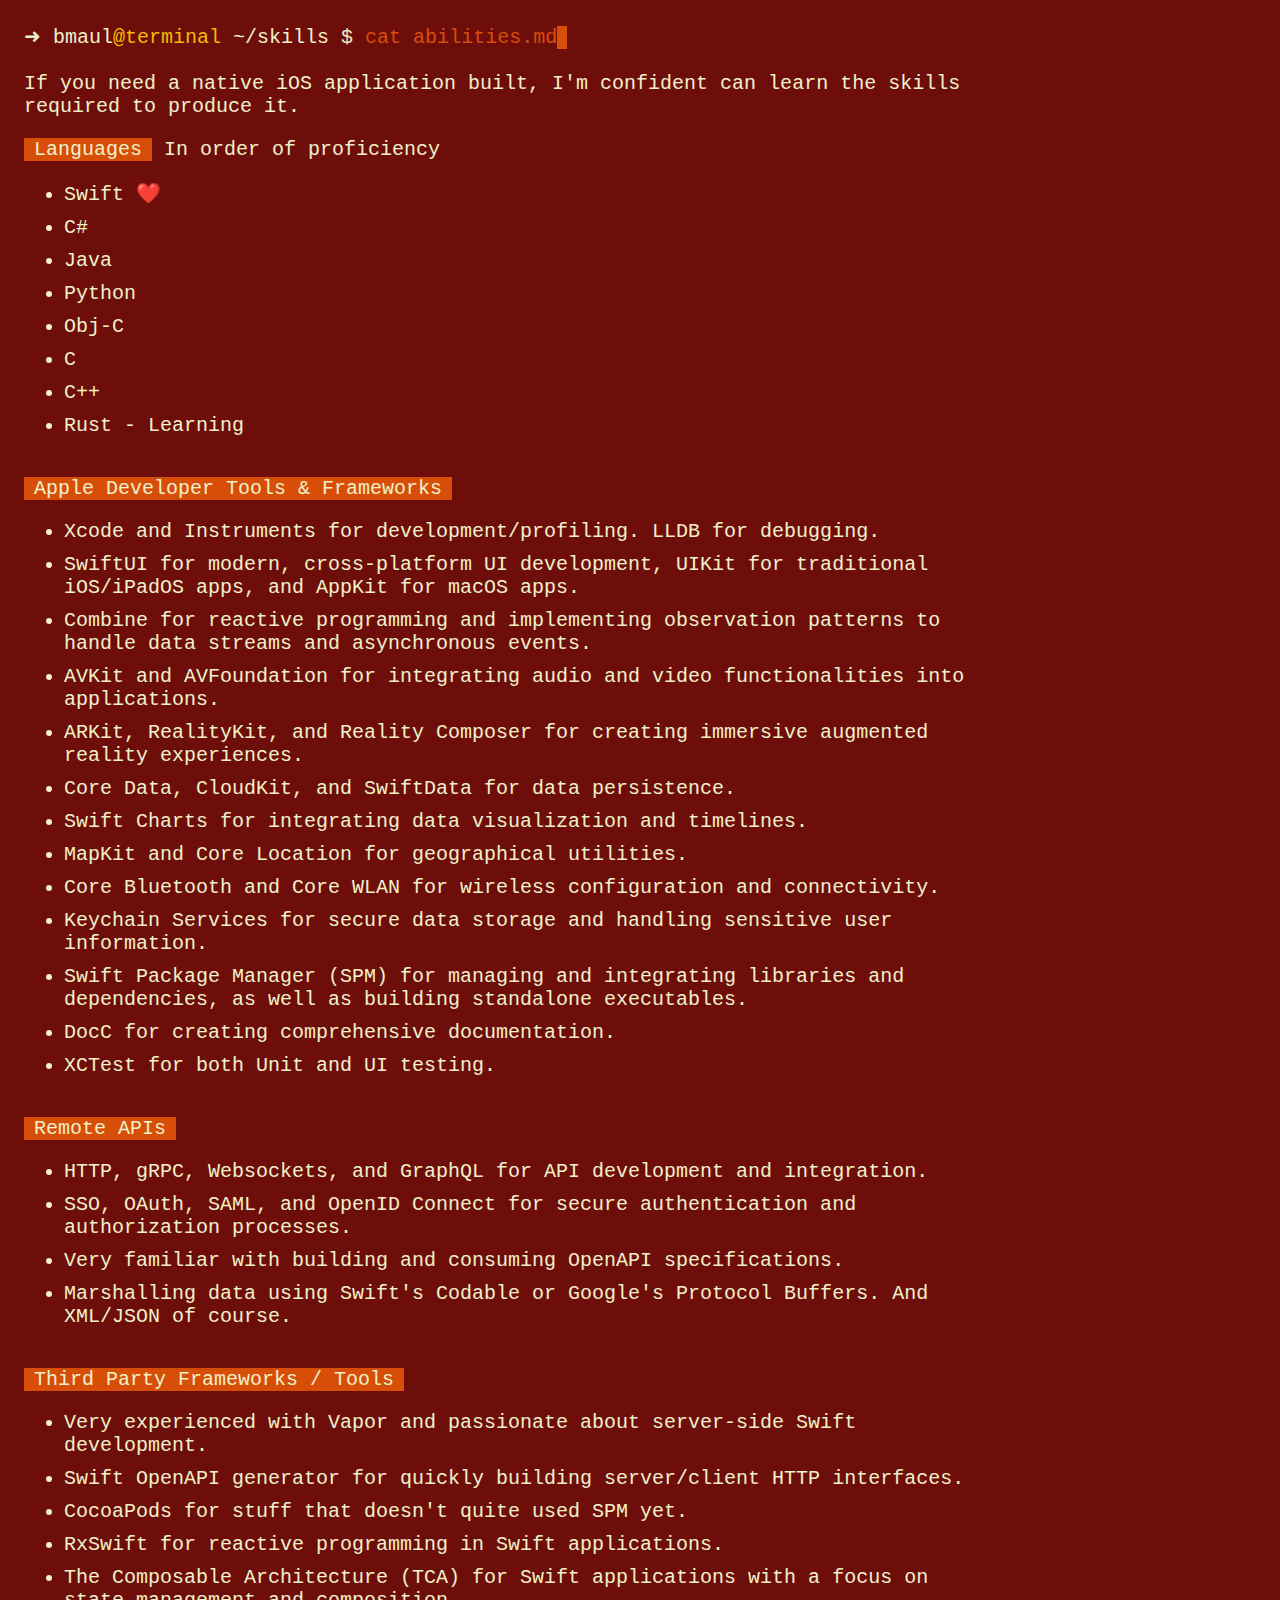
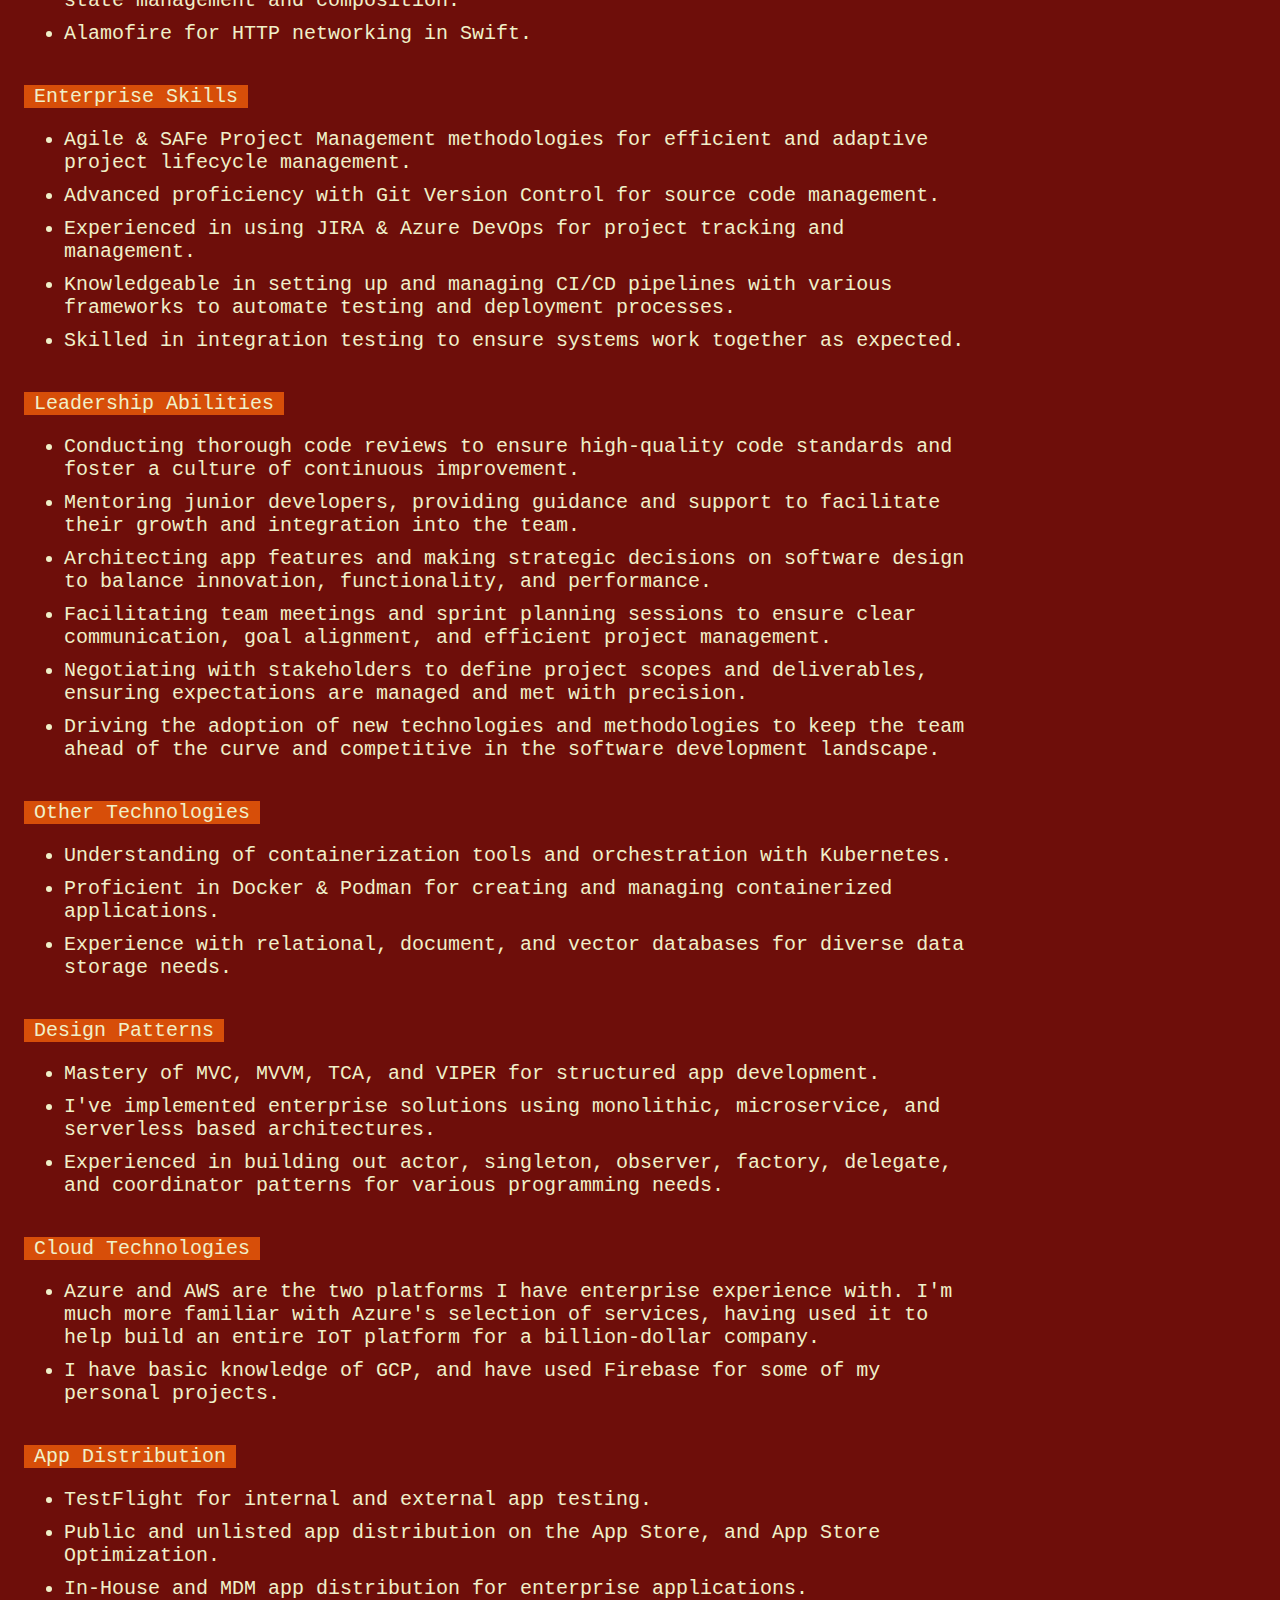
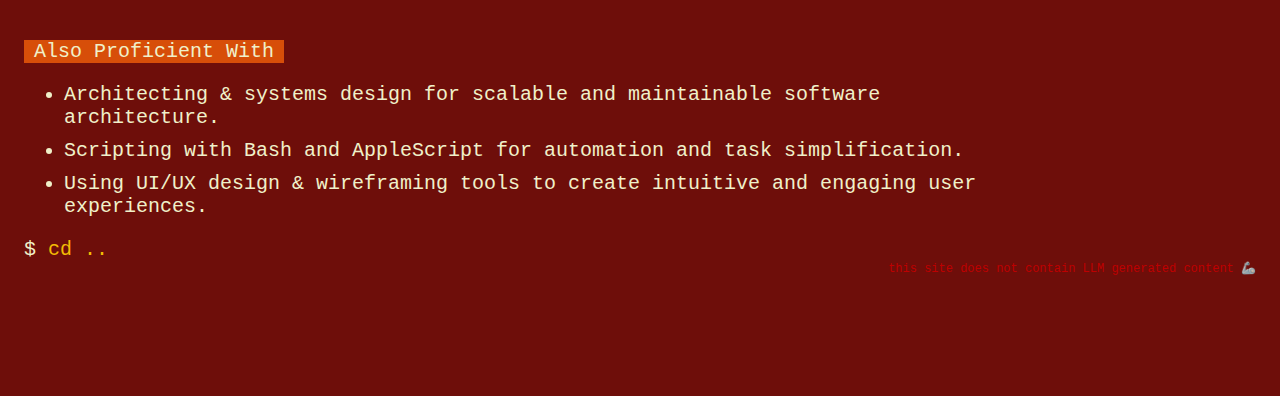
==== commit c13b9b84: "Update skills.html" ====
--- a/skills.html
+++ b/skills.html
@@ -121,7 +121,7 @@
             <h3>Design Patterns</h3>
             <ul>
                 <li>Mastery of MVC, MVVM, TCA, and VIPER for structured app development.</li>
-                <li>I've implemented enterprise solutions using monolithic, microservice,and serverless based architectures.</li>
+                <li>I've implemented enterprise solutions using monolithic, microservice, and serverless based architectures.</li>
                 <li>Experienced in building out actor, singleton, observer, factory, delegate, and coordinator patterns for various programming needs.</li>
             </ul>
         </section>
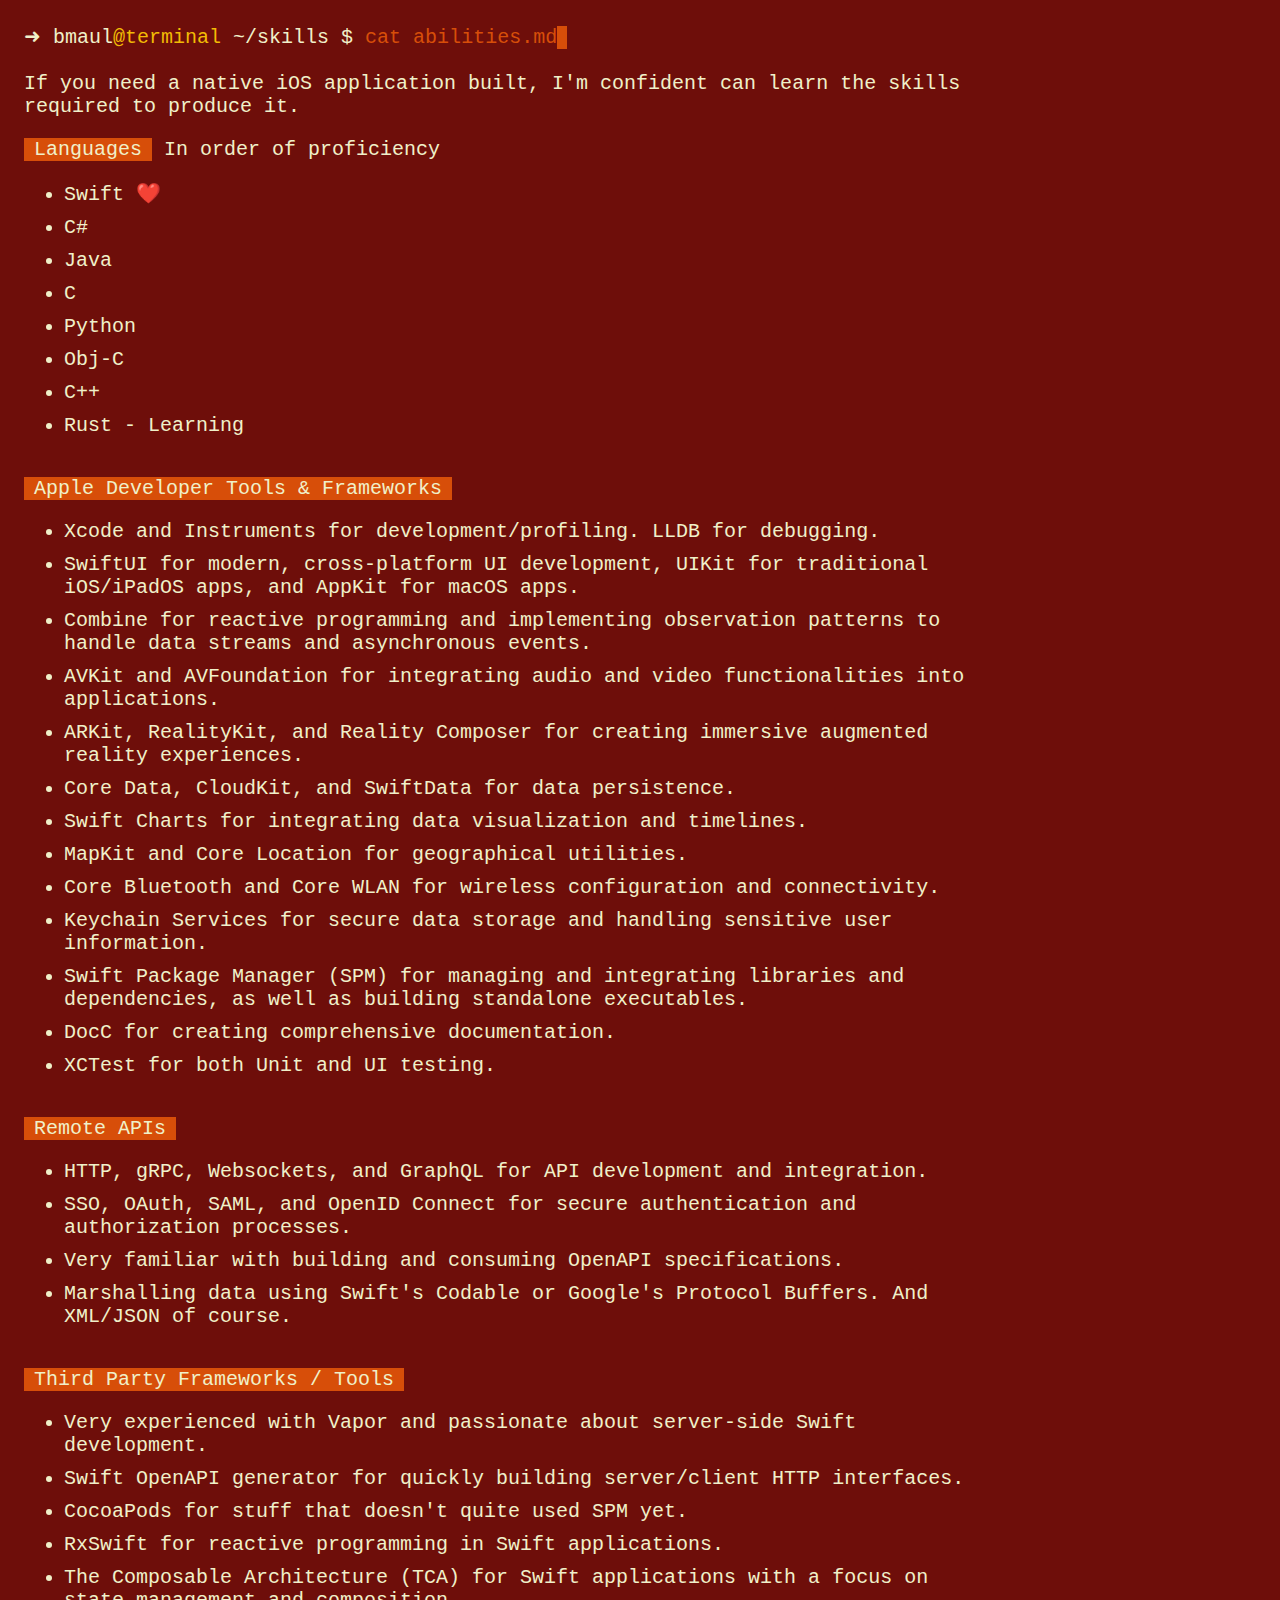
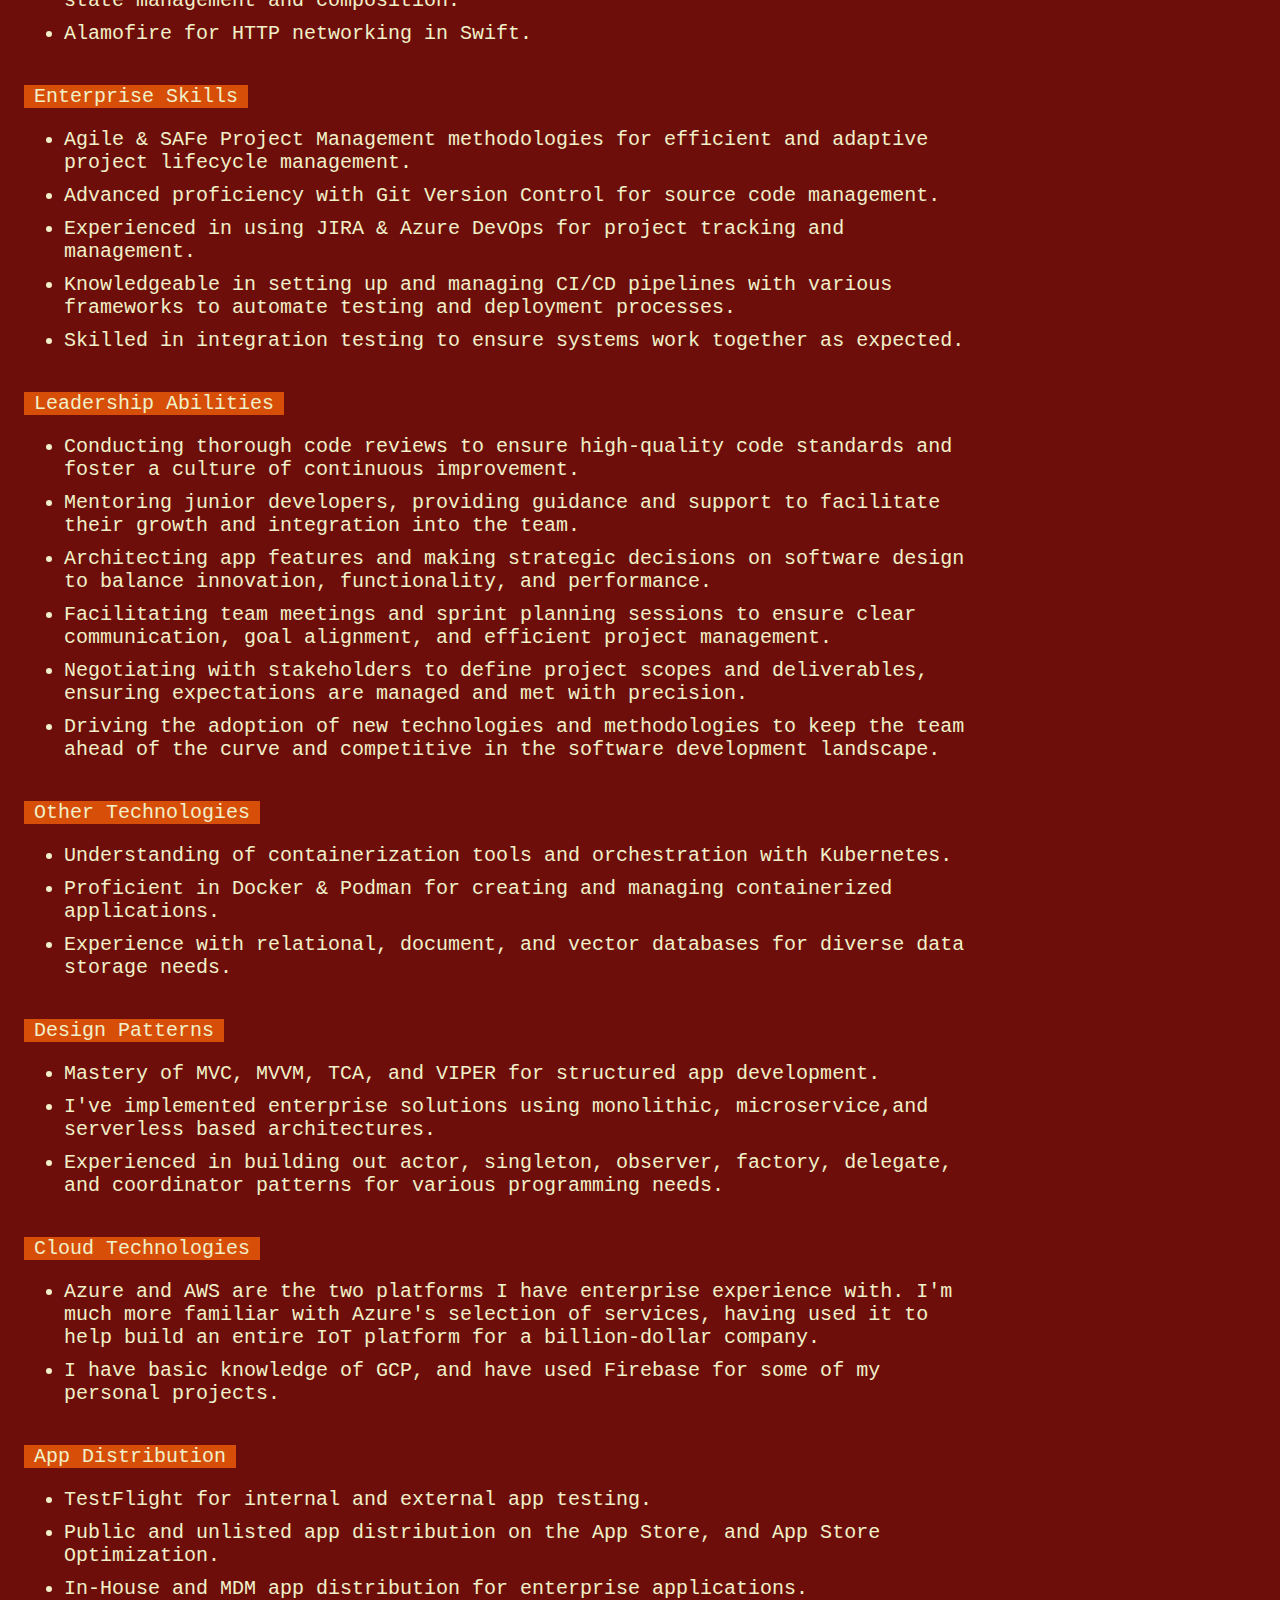
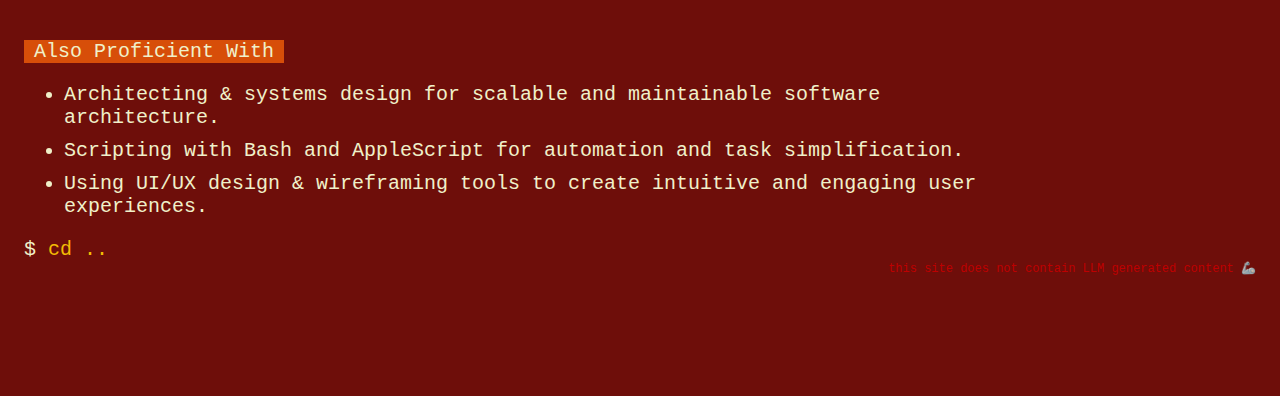
==== commit bcd9ac07: "about me redo" ====
--- a/skills.html
+++ b/skills.html
@@ -29,9 +29,9 @@
                 <li>Swift ❤️</li>
                 <li>C#</li>
                 <li>Java</li>
+                <li>C</li>
                 <li>Python</li>
                 <li>Obj-C</li>
-                <li>C</li>
                 <li>C++</li>
                 <li>Rust - Learning</li>
             </ul>
@@ -121,7 +121,7 @@
             <h3>Design Patterns</h3>
             <ul>
                 <li>Mastery of MVC, MVVM, TCA, and VIPER for structured app development.</li>
-                <li>I've implemented enterprise solutions using monolithic, microservice, and serverless based architectures.</li>
+                <li>I've implemented enterprise solutions using monolithic, microservice,and serverless based architectures.</li>
                 <li>Experienced in building out actor, singleton, observer, factory, delegate, and coordinator patterns for various programming needs.</li>
             </ul>
         </section>
--- a/main.css
+++ b/main.css
@@ -100,14 +100,6 @@
   color: #772ce8;
 }
 
-.stack-overflow:hover {
-  color: #ff9900;
-}
-
-.swift-forums:hover {
-  color: #ff5723
-}
-
 
 .output {
   width: 100%;
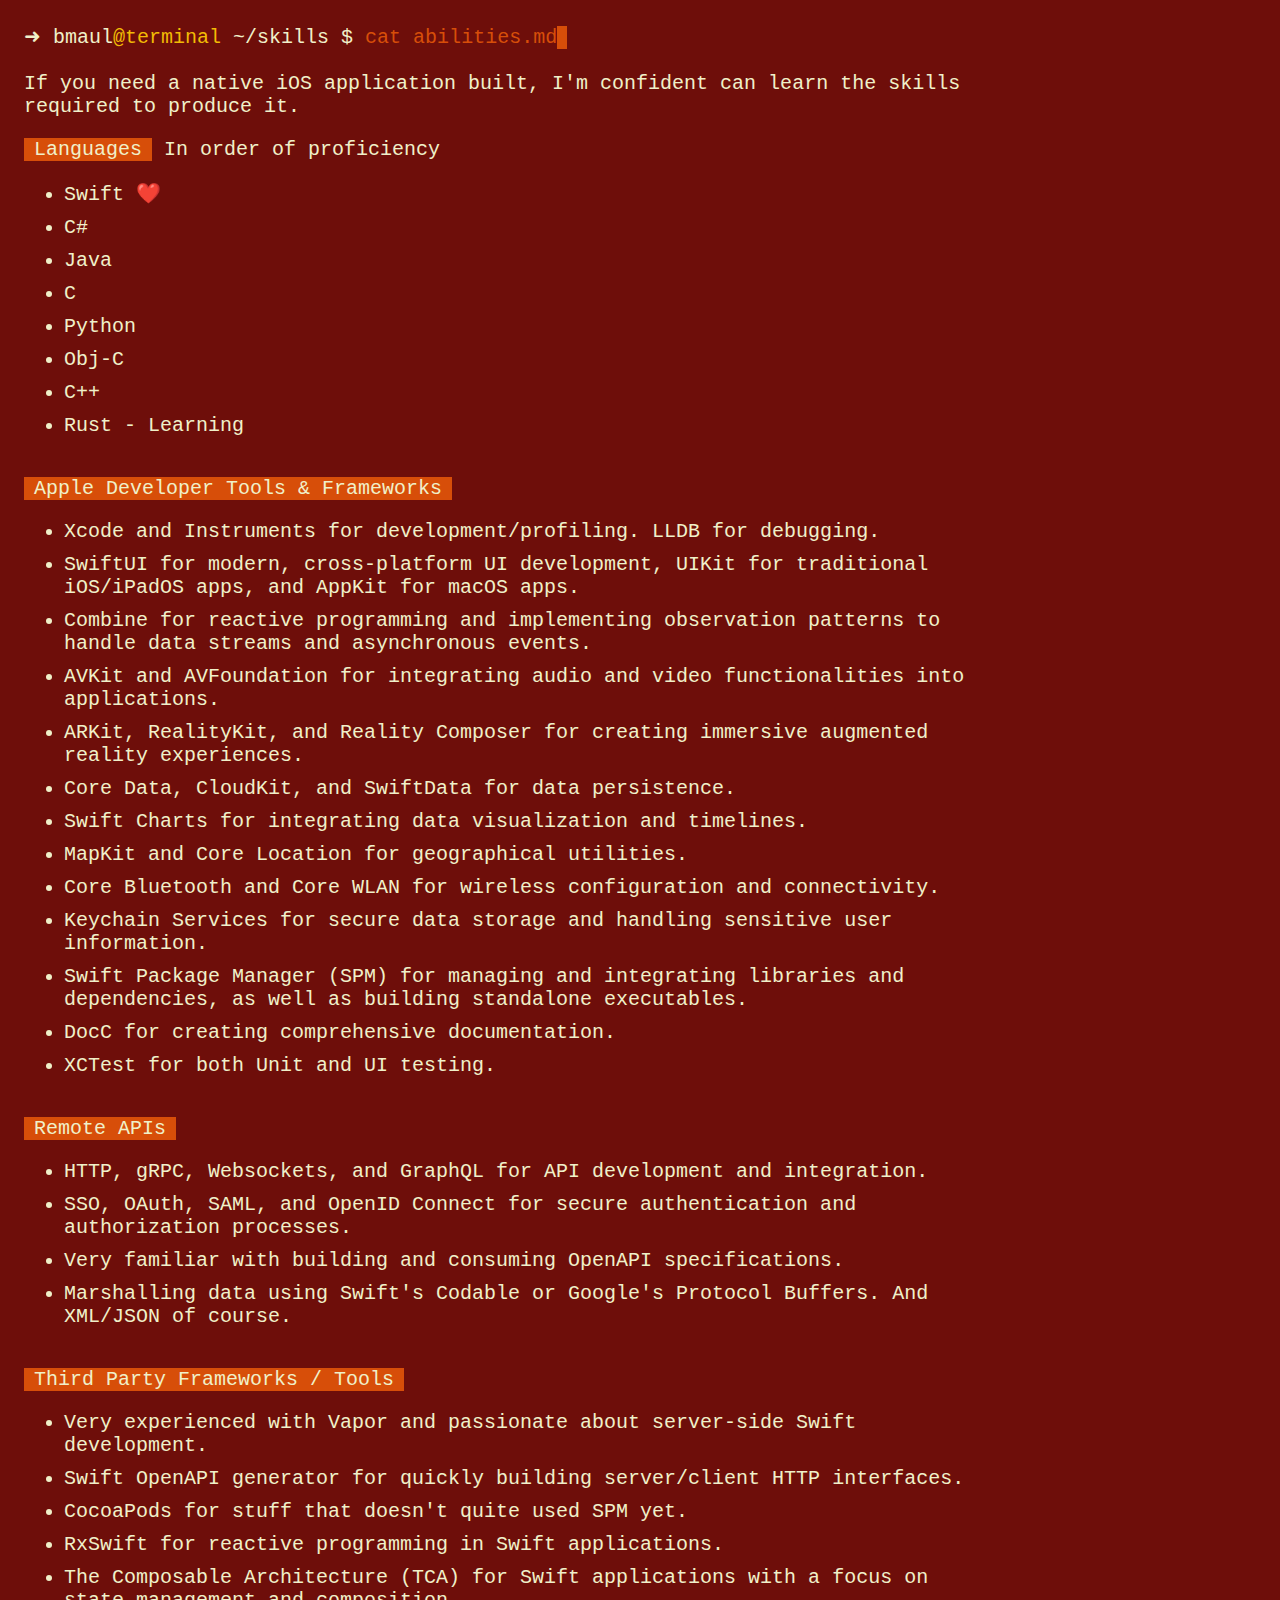
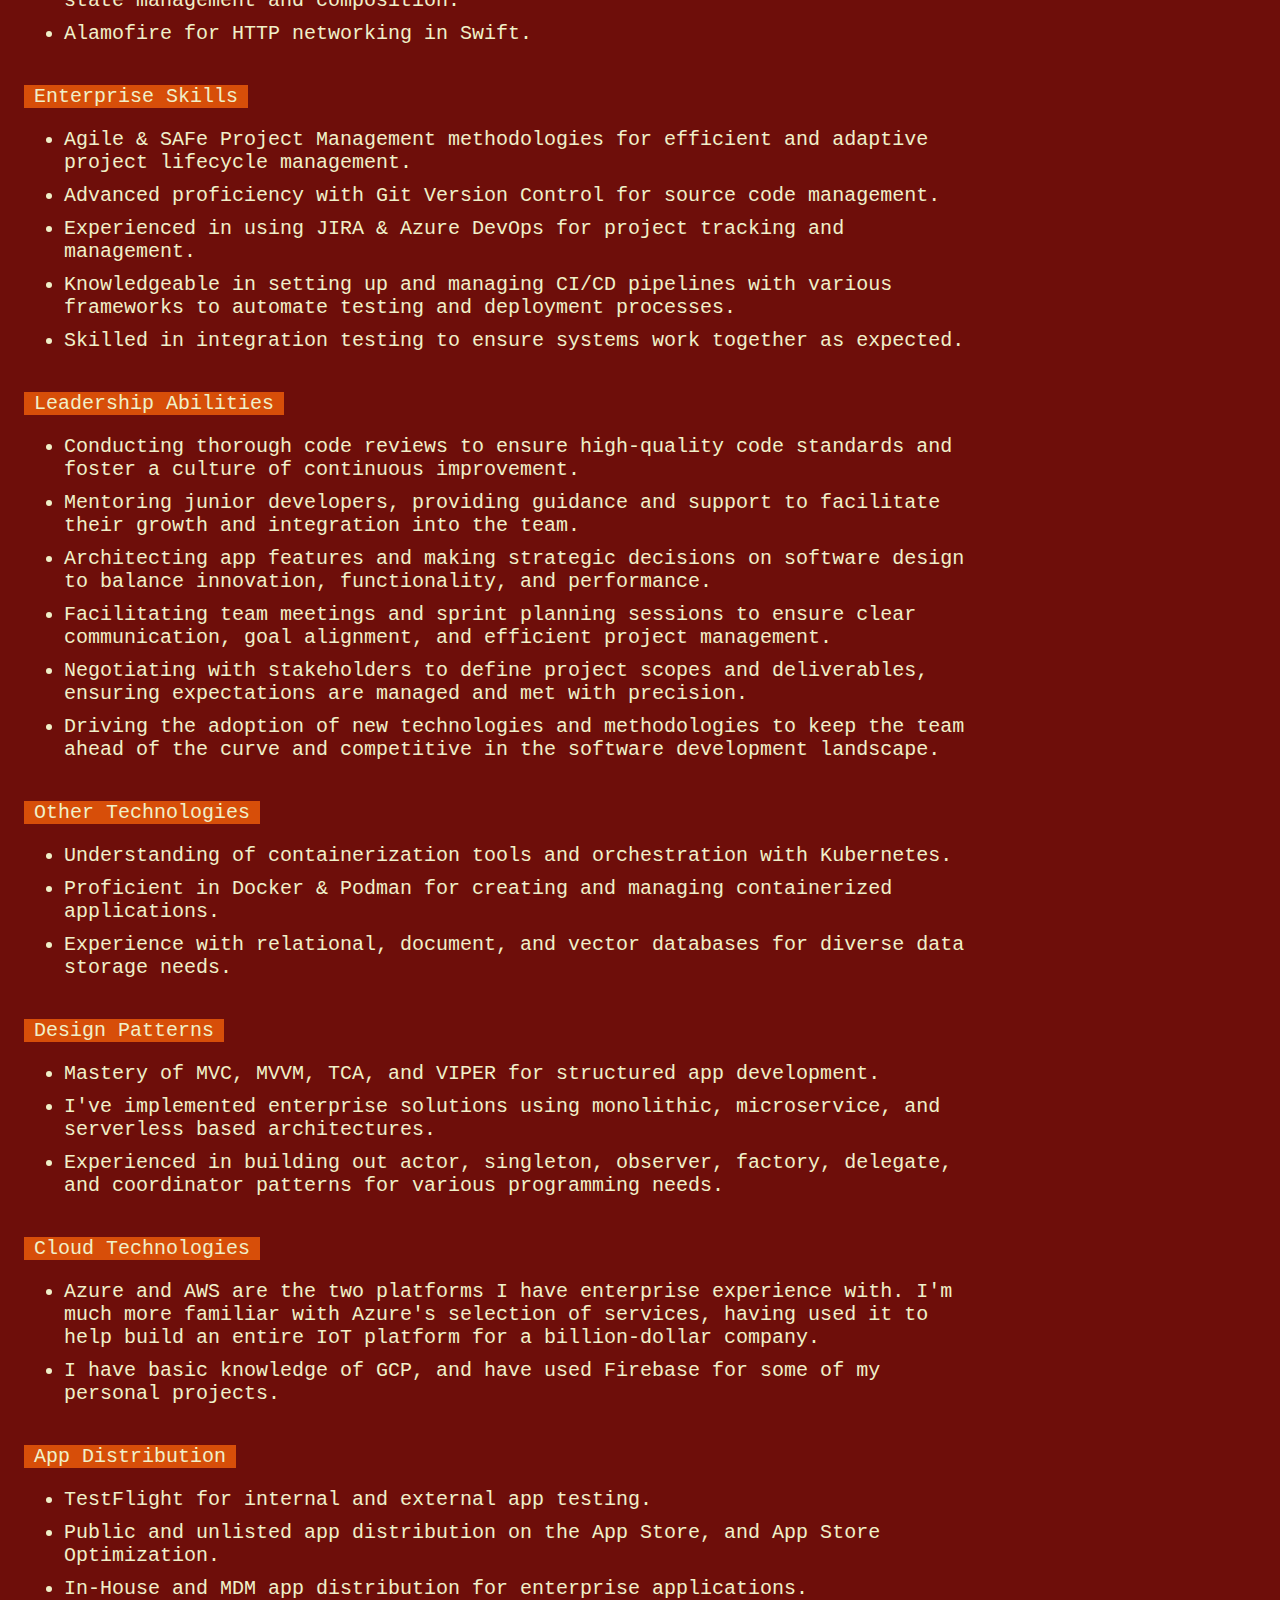
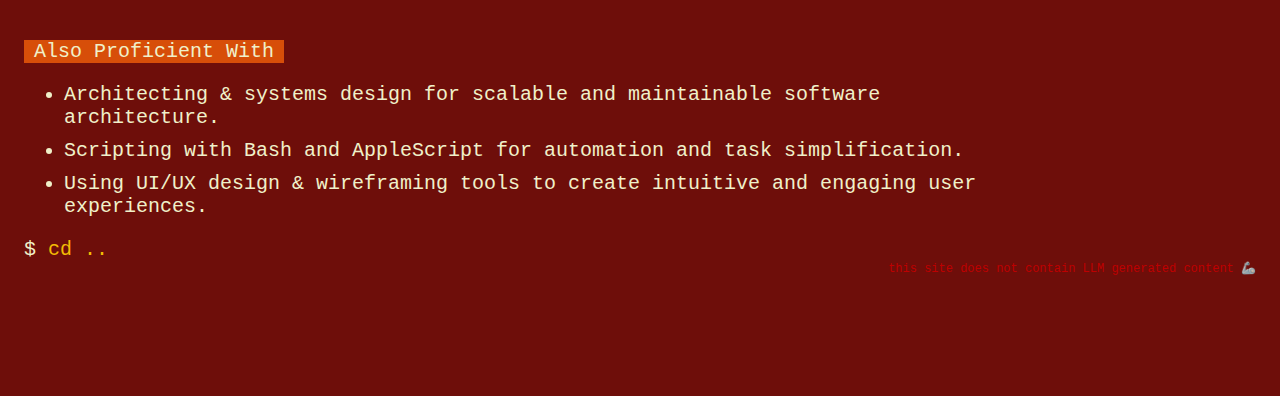
==== commit 77ea9a96: "Merge branch 'master' of https://github.com/brandonmaul/brandonmaul.github.io" ====
--- a/skills.html
+++ b/skills.html
@@ -121,7 +121,7 @@
             <h3>Design Patterns</h3>
             <ul>
                 <li>Mastery of MVC, MVVM, TCA, and VIPER for structured app development.</li>
-                <li>I've implemented enterprise solutions using monolithic, microservice,and serverless based architectures.</li>
+                <li>I've implemented enterprise solutions using monolithic, microservice, and serverless based architectures.</li>
                 <li>Experienced in building out actor, singleton, observer, factory, delegate, and coordinator patterns for various programming needs.</li>
             </ul>
         </section>
